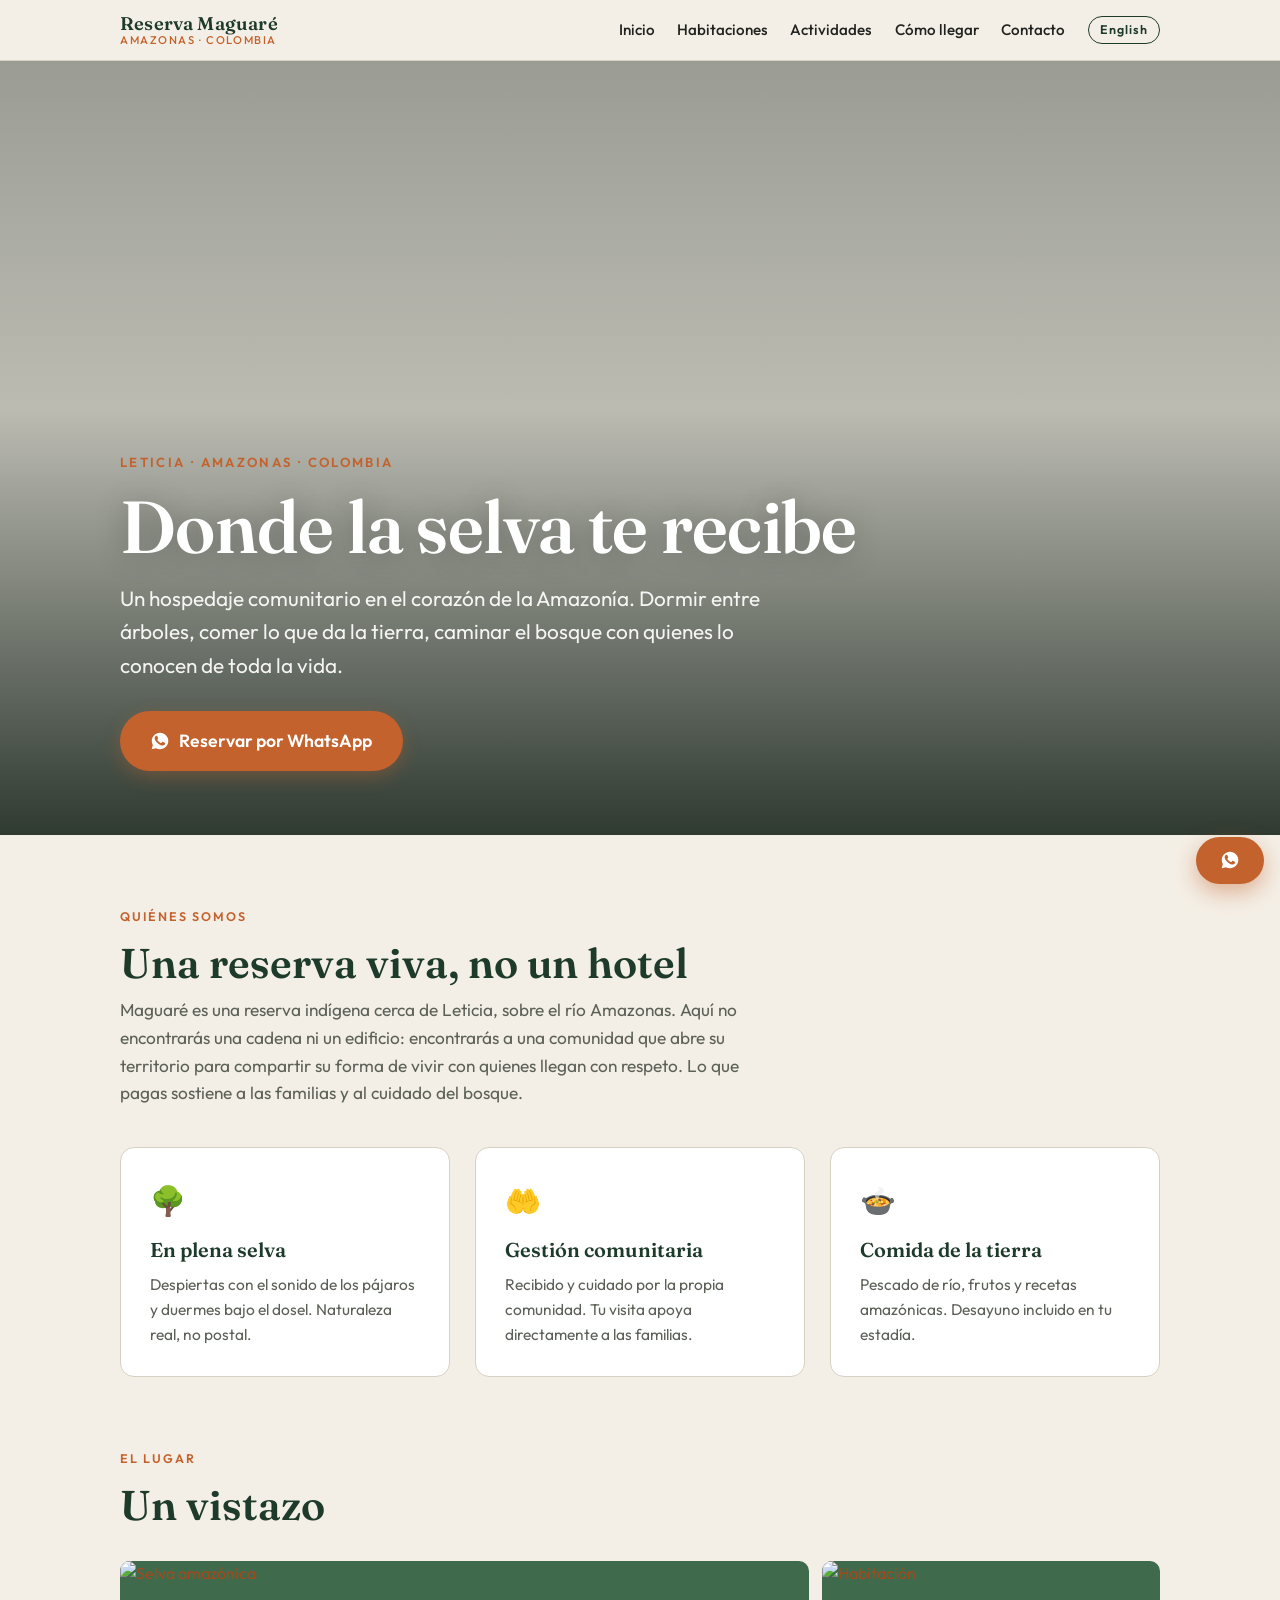
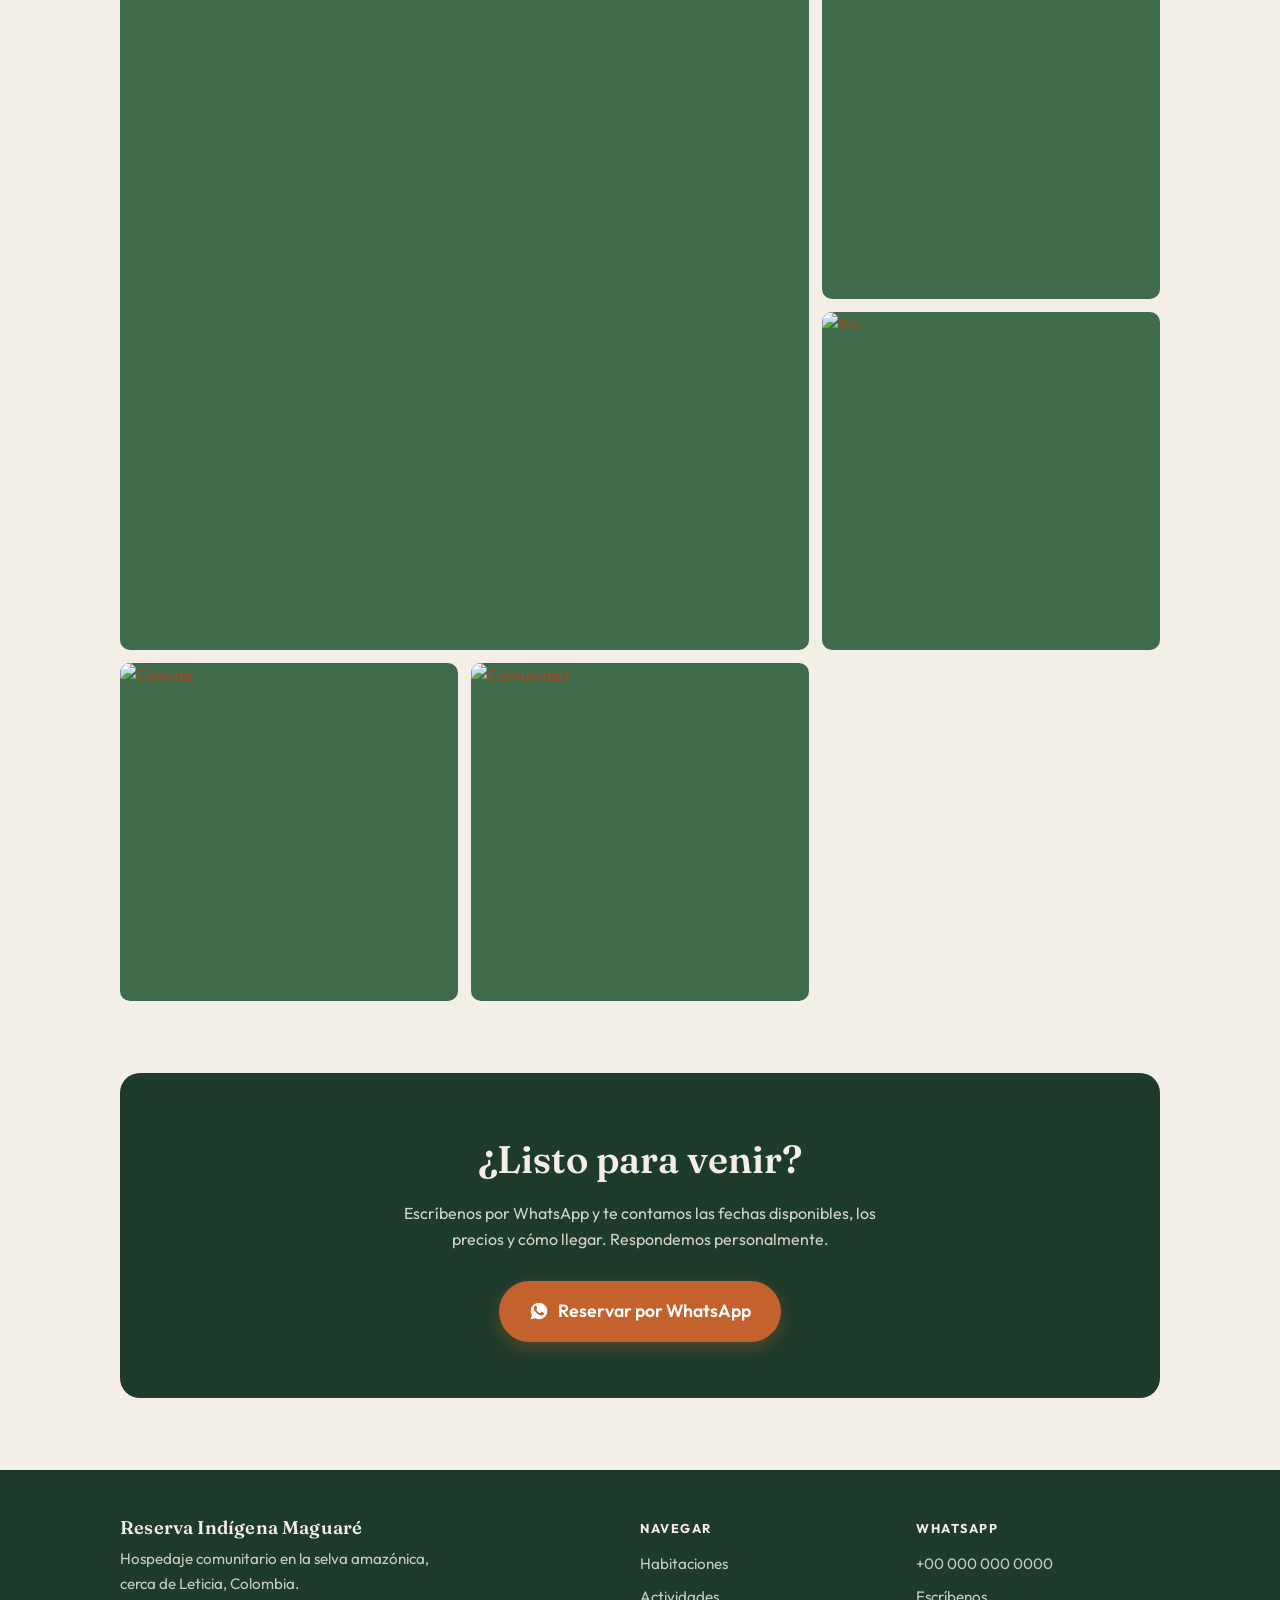
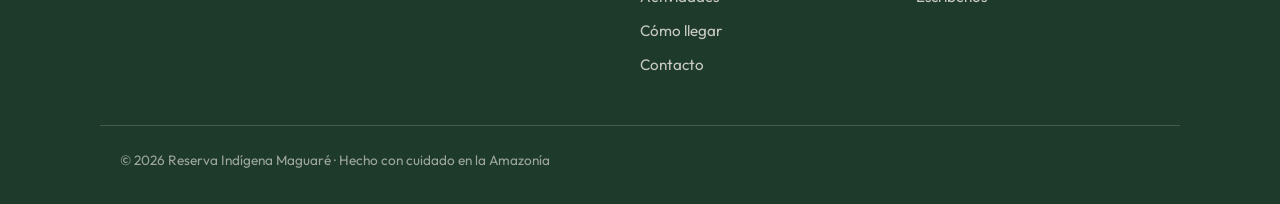
==== index.html @ fb561178 "pasando el codgo a nuevo repositorio" ====
<!DOCTYPE html>
<html lang="es">
<head>
<meta charset="UTF-8">
<meta name="viewport" content="width=device-width, initial-scale=1.0">
<title>Reserva Indígena Maguaré · Amazonas, Colombia</title>
<meta name="description" content="Hospedaje comunitario en la selva amazónica cerca de Leticia, Colombia. Reserva indígena Maguaré: naturaleza, cultura y río.">
<link rel="preconnect" href="https://fonts.googleapis.com">
<link rel="preconnect" href="https://fonts.gstatic.com" crossorigin>
<link href="https://fonts.googleapis.com/css2?family=Fraunces:opsz,wght@9..144,400;9..144,600&family=Outfit:wght@400;500;600&display=swap" rel="stylesheet">
<link rel="stylesheet" href="estilo.css">
</head>
<body>

<!-- ===== ENCABEZADO ===== -->
<header class="barra">
  <div class="barra-interior">
    <a href="index.html" class="marca">
      Reserva Maguaré
      <span>Amazonas · Colombia</span>
    </a>
    <button class="menu-btn" onclick="alternarMenu()" aria-label="Menú">
      <span></span><span></span><span></span>
    </button>
    <ul class="menu">
      <li><a href="index.html"><span lang="es">Inicio</span><span lang="en">Home</span></a></li>
      <li><a href="habitaciones.html"><span lang="es">Habitaciones</span><span lang="en">Rooms</span></a></li>
      <li><a href="actividades.html"><span lang="es">Actividades</span><span lang="en">Activities</span></a></li>
      <li><a href="como-llegar.html"><span lang="es">Cómo llegar</span><span lang="en">Getting here</span></a></li>
      <li><a href="contacto.html"><span lang="es">Contacto</span><span lang="en">Contact</span></a></li>
      <li><button class="idioma" onclick="cambiarIdioma()">English</button></li>
    </ul>
  </div>
</header>

<!-- ===== HERO ===== -->
<!-- Para cambiar la foto: edita la línea de abajo (--hero-img) y pon la ruta de tu imagen -->
<section class="hero" style="--hero-img: url('imagenes/selva.jpg');">
  <div class="hero-contenido">
    <span class="lugar">Leticia · Amazonas · Colombia</span>
    <h1>
      <span lang="es">Donde la selva te recibe</span>
      <span lang="en">Where the rainforest welcomes you</span>
    </h1>
    <p>
      <span lang="es">Un hospedaje comunitario en el corazón de la Amazonía. Dormir entre árboles, comer lo que da la tierra, caminar el bosque con quienes lo conocen de toda la vida.</span>
      <span lang="en">A community-run guesthouse in the heart of the Amazon. Sleep among the trees, eat what the land gives, walk the forest with those who have known it all their lives.</span>
    </p>
    <div class="acciones">
      <a class="wa wa-grande" href="https://wa.me/000000000000?text=Hola%2C%20quiero%20saber%20m%C3%A1s%20sobre%20la%20Reserva%20Magua%C3%A9" target="_blank" rel="noopener">
        <svg viewBox="0 0 24 24"><path d="M12.04 2c-5.46 0-9.91 4.45-9.91 9.91 0 1.75.46 3.45 1.32 4.95L2 22l5.25-1.38c1.45.79 3.08 1.21 4.79 1.21 5.46 0 9.91-4.45 9.91-9.91S17.5 2 12.04 2zm5.8 14.01c-.25.7-1.44 1.33-1.99 1.41-.53.08-1.2.11-1.94-.12-.45-.14-1.02-.33-1.76-.65-3.1-1.34-5.13-4.46-5.28-4.67-.16-.21-1.27-1.69-1.27-3.23s.81-2.29 1.09-2.6c.29-.31.63-.39.84-.39.21 0 .42 0 .6.01.19.01.45-.07.7.54.25.61.86 2.11.94 2.26.08.16.13.34.03.55-.1.21-.15.34-.3.52-.15.18-.32.4-.45.54-.15.15-.31.31-.13.61.18.31.79 1.3 1.69 2.11 1.16 1.04 2.14 1.36 2.45 1.51.31.16.49.13.67-.08.18-.21.77-.9.98-1.21.21-.31.41-.26.7-.16.29.11 1.84.87 2.15 1.03.31.15.52.23.6.36.07.13.07.76-.18 1.46z"/></svg>
        <span lang="es">Reservar por WhatsApp</span>
        <span lang="en">Book on WhatsApp</span>
      </a>
    </div>
  </div>
</section>

<!-- ===== BIENVENIDA ===== -->
<section>
  <div class="envoltura">
    <p class="eyebrow"><span lang="es">Quiénes somos</span><span lang="en">Who we are</span></p>
    <h2 class="seccion-titulo">
      <span lang="es">Una reserva viva, no un hotel</span>
      <span lang="en">A living reserve, not a hotel</span>
    </h2>
    <p class="intro-texto">
      <span lang="es">Maguaré es una reserva indígena cerca de Leticia, sobre el río Amazonas. Aquí no encontrarás una cadena ni un edificio: encontrarás a una comunidad que abre su territorio para compartir su forma de vivir con quienes llegan con respeto. Lo que pagas sostiene a las familias y al cuidado del bosque.</span>
      <span lang="en">Maguaré is an Indigenous reserve near Leticia, on the Amazon river. You won't find a chain or a building here: you'll find a community that opens its territory to share its way of life with those who arrive with respect. What you pay sustains the families and the care of the forest.</span>
    </p>

    <div class="destacados">
      <div class="destacado">
        <div class="icono">🌳</div>
        <h3><span lang="es">En plena selva</span><span lang="en">Deep in the forest</span></h3>
        <p><span lang="es">Despiertas con el sonido de los pájaros y duermes bajo el dosel. Naturaleza real, no postal.</span><span lang="en">Wake to birdsong and sleep beneath the canopy. Real nature, not a postcard.</span></p>
      </div>
      <div class="destacado">
        <div class="icono">🤲</div>
        <h3><span lang="es">Gestión comunitaria</span><span lang="en">Community-run</span></h3>
        <p><span lang="es">Recibido y cuidado por la propia comunidad. Tu visita apoya directamente a las familias.</span><span lang="en">Hosted and cared for by the community itself. Your visit directly supports the families.</span></p>
      </div>
      <div class="destacado">
        <div class="icono">🍲</div>
        <h3><span lang="es">Comida de la tierra</span><span lang="en">Food from the land</span></h3>
        <p><span lang="es">Pescado de río, frutos y recetas amazónicas. Desayuno incluido en tu estadía.</span><span lang="en">River fish, fruits and Amazonian recipes. Breakfast included with your stay.</span></p>
      </div>
    </div>
  </div>
</section>

<!-- ===== VISTA PREVIA GALERÍA ===== -->
<section style="padding-top:0;">
  <div class="envoltura">
    <p class="eyebrow"><span lang="es">El lugar</span><span lang="en">The place</span></p>
    <h2 class="seccion-titulo"><span lang="es">Un vistazo</span><span lang="en">A glimpse</span></h2>
    <div class="galeria">
      <a href="actividades.html"><img src="imagenes/galeria-1.jpg" alt="Selva amazónica"></a>
      <a href="habitaciones.html"><img src="imagenes/galeria-2.jpg" alt="Habitación"></a>
      <a href="actividades.html"><img src="imagenes/galeria-3.jpg" alt="Río"></a>
      <a href="actividades.html"><img src="imagenes/galeria-4.jpg" alt="Comida"></a>
      <a href="actividades.html"><img src="imagenes/galeria-5.jpg" alt="Comunidad"></a>
    </div>
  </div>
</section>

<!-- ===== FRANJA CTA ===== -->
<section style="padding-top:0;">
  <div class="envoltura">
    <div class="franja">
      <h2><span lang="es">¿Listo para venir?</span><span lang="en">Ready to come?</span></h2>
      <p><span lang="es">Escríbenos por WhatsApp y te contamos las fechas disponibles, los precios y cómo llegar. Respondemos personalmente.</span><span lang="en">Message us on WhatsApp and we'll share availability, prices and how to get here. We reply personally.</span></p>
      <a class="wa wa-grande" href="https://wa.me/000000000000?text=Hola%2C%20quiero%20reservar%20en%20la%20Reserva%20Magua%C3%A9" target="_blank" rel="noopener">
        <svg viewBox="0 0 24 24"><path d="M12.04 2c-5.46 0-9.91 4.45-9.91 9.91 0 1.75.46 3.45 1.32 4.95L2 22l5.25-1.38c1.45.79 3.08 1.21 4.79 1.21 5.46 0 9.91-4.45 9.91-9.91S17.5 2 12.04 2zm5.8 14.01c-.25.7-1.44 1.33-1.99 1.41-.53.08-1.2.11-1.94-.12-.45-.14-1.02-.33-1.76-.65-3.1-1.34-5.13-4.46-5.28-4.67-.16-.21-1.27-1.69-1.27-3.23s.81-2.29 1.09-2.6c.29-.31.63-.39.84-.39.21 0 .42 0 .6.01.19.01.45-.07.7.54.25.61.86 2.11.94 2.26.08.16.13.34.03.55-.1.21-.15.34-.3.52-.15.18-.32.4-.45.54-.15.15-.31.31-.13.61.18.31.79 1.3 1.69 2.11 1.16 1.04 2.14 1.36 2.45 1.51.31.16.49.13.67-.08.18-.21.77-.9.98-1.21.21-.31.41-.26.7-.16.29.11 1.84.87 2.15 1.03.31.15.52.23.6.36.07.13.07.76-.18 1.46z"/></svg>
        <span lang="es">Reservar por WhatsApp</span>
        <span lang="en">Book on WhatsApp</span>
      </a>
    </div>
  </div>
</section>

<!-- ===== PIE ===== -->
<footer>
  <div class="pie-interior">
    <div>
      <div class="marca">Reserva Indígena Maguaré</div>
      <p style="max-width:34ch;font-size:0.95rem;"><span lang="es">Hospedaje comunitario en la selva amazónica, cerca de Leticia, Colombia.</span><span lang="en">Community-run guesthouse in the Amazon rainforest, near Leticia, Colombia.</span></p>
    </div>
    <div>
      <h4><span lang="es">Navegar</span><span lang="en">Explore</span></h4>
      <ul>
        <li><a href="habitaciones.html"><span lang="es">Habitaciones</span><span lang="en">Rooms</span></a></li>
        <li><a href="actividades.html"><span lang="es">Actividades</span><span lang="en">Activities</span></a></li>
        <li><a href="como-llegar.html"><span lang="es">Cómo llegar</span><span lang="en">Getting here</span></a></li>
        <li><a href="contacto.html"><span lang="es">Contacto</span><span lang="en">Contact</span></a></li>
      </ul>
    </div>
    <div>
      <h4>WhatsApp</h4>
      <ul>
        <li><a href="https://wa.me/000000000000" target="_blank" rel="noopener">+00 000 000 0000</a></li>
        <li><a href="contacto.html"><span lang="es">Escríbenos</span><span lang="en">Message us</span></a></li>
      </ul>
    </div>
  </div>
  <div class="pie-abajo">
    © 2026 Reserva Indígena Maguaré · <span lang="es">Hecho con cuidado en la Amazonía</span><span lang="en">Made with care in the Amazon</span>
  </div>
</footer>

<!-- Botón flotante de WhatsApp (solo se nota en móvil) -->
<a class="wa wa-flotante" href="https://wa.me/000000000000?text=Hola%2C%20quiero%20reservar%20en%20la%20Reserva%20Magua%C3%A9" target="_blank" rel="noopener" aria-label="WhatsApp">
  <svg viewBox="0 0 24 24"><path d="M12.04 2c-5.46 0-9.91 4.45-9.91 9.91 0 1.75.46 3.45 1.32 4.95L2 22l5.25-1.38c1.45.79 3.08 1.21 4.79 1.21 5.46 0 9.91-4.45 9.91-9.91S17.5 2 12.04 2zm5.8 14.01c-.25.7-1.44 1.33-1.99 1.41-.53.08-1.2.11-1.94-.12-.45-.14-1.02-.33-1.76-.65-3.1-1.34-5.13-4.46-5.28-4.67-.16-.21-1.27-1.69-1.27-3.23s.81-2.29 1.09-2.6c.29-.31.63-.39.84-.39.21 0 .42 0 .6.01.19.01.45-.07.7.54.25.61.86 2.11.94 2.26.08.16.13.34.03.55-.1.21-.15.34-.3.52-.15.18-.32.4-.45.54-.15.15-.31.31-.13.61.18.31.79 1.3 1.69 2.11 1.16 1.04 2.14 1.36 2.45 1.51.31.16.49.13.67-.08.18-.21.77-.9.98-1.21.21-.31.41-.26.7-.16.29.11 1.84.87 2.15 1.03.31.15.52.23.6.36.07.13.07.76-.18 1.46z"/></svg>
</a>

<script src="script.js"></script>
</body>
</html>
---- estilo.css ----
/* ===========================================================
   Reserva Indígena Maguaré
   Hoja de estilo compartida / Shared stylesheet
   =========================================================== */

:root {
  /* Paleta: la selva, el río, el achiote */
  --canopy:    #1d3a2b;   /* verde dosel profundo */
  --leaf:      #3f6b4c;   /* verde hoja */
  --river:     #6b5440;   /* marrón río */
  --sand:      #f4efe6;   /* fondo claro, arena del río */
  --clay:      #c4622d;   /* achiote / barro, acento */
  --clay-dark: #a14a1d;
  --ink:       #20231f;   /* texto */
  --muted:     #5c6157;   /* texto secundario */
  --line:      #d8d0c2;   /* líneas finas */

  --serif: 'Fraunces', Georgia, 'Times New Roman', serif;
  --sans:  'Outfit', -apple-system, BlinkMacSystemFont, 'Segoe UI', sans-serif;

  --wrap: 1080px;
}

* { box-sizing: border-box; margin: 0; padding: 0; }

html { scroll-behavior: smooth; }

body {
  font-family: var(--sans);
  color: var(--ink);
  background: var(--sand);
  line-height: 1.6;
  -webkit-font-smoothing: antialiased;
}

img { max-width: 100%; display: block; }

a { color: var(--clay-dark); text-decoration: none; }
a:hover { text-decoration: underline; }

/* ---------- Idioma: mostrar/ocultar ---------- */
/* Por defecto mostramos español. El botón cambia a .ver-en */
[lang="en"] { display: none; }
body.ver-en [lang="es"] { display: none; }
body.ver-en [lang="en"] { display: revert; }

/* ---------- Encabezado / nav ---------- */
.barra {
  position: sticky;
  top: 0;
  z-index: 50;
  background: rgba(244, 239, 230, 0.92);
  backdrop-filter: blur(8px);
  border-bottom: 1px solid var(--line);
}
.barra-interior {
  max-width: var(--wrap);
  margin: 0 auto;
  padding: 0.85rem 1.25rem;
  display: flex;
  align-items: center;
  justify-content: space-between;
  gap: 1rem;
}
.marca {
  font-family: var(--serif);
  font-weight: 600;
  font-size: 1.15rem;
  color: var(--canopy);
  letter-spacing: 0.01em;
  line-height: 1.1;
}
.marca span { display: block; font-size: 0.7rem; font-family: var(--sans); font-weight: 500; color: var(--clay); letter-spacing: 0.14em; text-transform: uppercase; }

.menu { display: flex; align-items: center; gap: 1.4rem; list-style: none; }
.menu a {
  color: var(--ink);
  font-weight: 500;
  font-size: 0.95rem;
  padding: 0.2rem 0;
  border-bottom: 2px solid transparent;
}
.menu a:hover { color: var(--canopy); border-bottom-color: var(--clay); text-decoration: none; }

.idioma {
  font-family: var(--sans);
  font-size: 0.78rem;
  font-weight: 600;
  letter-spacing: 0.08em;
  border: 1.5px solid var(--canopy);
  background: transparent;
  color: var(--canopy);
  padding: 0.35rem 0.7rem;
  border-radius: 999px;
  cursor: pointer;
  white-space: nowrap;
}
.idioma:hover { background: var(--canopy); color: var(--sand); }

/* menú hamburguesa móvil */
.menu-btn { display: none; background: none; border: 0; cursor: pointer; padding: 0.3rem; }
.menu-btn span { display: block; width: 24px; height: 2px; background: var(--canopy); margin: 5px 0; transition: 0.2s; }

/* ---------- Botón WhatsApp ---------- */
.wa {
  display: inline-flex;
  align-items: center;
  gap: 0.55rem;
  background: var(--clay);
  color: #fff;
  font-weight: 600;
  font-size: 1rem;
  padding: 0.85rem 1.5rem;
  border-radius: 999px;
  box-shadow: 0 6px 18px rgba(196, 98, 45, 0.32);
  transition: transform 0.15s, box-shadow 0.15s, background 0.15s;
}
.wa:hover { background: var(--clay-dark); transform: translateY(-2px); text-decoration: none; box-shadow: 0 9px 24px rgba(196, 98, 45, 0.4); }
.wa svg { width: 20px; height: 20px; fill: currentColor; }
.wa-grande { font-size: 1.1rem; padding: 1rem 1.9rem; }

/* botón flotante en móvil */
.wa-flotante {
  position: fixed;
  right: 1rem;
  bottom: 1rem;
  z-index: 60;
  box-shadow: 0 8px 22px rgba(196, 98, 45, 0.45);
}

/* ---------- Secciones generales ---------- */
.envoltura { max-width: var(--wrap); margin: 0 auto; padding: 0 1.25rem; }
section { padding: 4.5rem 0; }
.seccion-titulo {
  font-family: var(--serif);
  font-weight: 600;
  font-size: clamp(1.8rem, 4vw, 2.6rem);
  color: var(--canopy);
  line-height: 1.1;
  margin-bottom: 0.6rem;
}
.eyebrow {
  font-size: 0.78rem;
  font-weight: 600;
  letter-spacing: 0.16em;
  text-transform: uppercase;
  color: var(--clay);
  margin-bottom: 0.9rem;
}
.intro-texto { max-width: 60ch; color: var(--muted); font-size: 1.08rem; }

/* ---------- Hero ---------- */
.hero {
  position: relative;
  min-height: 86vh;
  display: flex;
  align-items: flex-end;
  color: #fff;
  padding: 0;
}
.hero::before {
  content: "";
  position: absolute;
  inset: 0;
  background:
    linear-gradient(to top, rgba(20,33,24,0.88) 0%, rgba(20,33,24,0.25) 55%, rgba(20,33,24,0.4) 100%),
    var(--hero-img, #1d3a2b);
  background-size: cover;
  background-position: center;
}
.hero-contenido {
  position: relative;
  max-width: var(--wrap);
  margin: 0 auto;
  padding: 0 1.25rem 4rem;
  width: 100%;
}
.hero h1 {
  font-family: var(--serif);
  font-weight: 600;
  font-size: clamp(2.4rem, 6.5vw, 4.6rem);
  line-height: 1.02;
  letter-spacing: -0.01em;
  max-width: 16ch;
  text-shadow: 0 2px 30px rgba(0,0,0,0.3);
}
.hero p {
  margin-top: 1.1rem;
  font-size: clamp(1.05rem, 2.2vw, 1.3rem);
  max-width: 46ch;
  color: rgba(255,255,255,0.92);
}
.hero .lugar {
  font-size: 0.82rem;
  font-weight: 600;
  letter-spacing: 0.18em;
  text-transform: uppercase;
  color: var(--clay);
  margin-bottom: 1rem;
  display: inline-block;
}
.hero .acciones { margin-top: 1.8rem; display: flex; gap: 0.8rem; flex-wrap: wrap; }

/* ---------- Destacados (3 columnas) ---------- */
.destacados { display: grid; grid-template-columns: repeat(3, 1fr); gap: 1.6rem; margin-top: 2.5rem; }
.destacado { background: #fff; border: 1px solid var(--line); border-radius: 14px; padding: 1.8rem; }
.destacado .icono { font-size: 1.8rem; margin-bottom: 0.7rem; }
.destacado h3 { font-family: var(--serif); font-size: 1.25rem; color: var(--canopy); margin-bottom: 0.4rem; font-weight: 600; }
.destacado p { color: var(--muted); font-size: 0.97rem; }

/* ---------- Bloque alterno texto + foto ---------- */
.bloque { display: grid; grid-template-columns: 1fr 1fr; gap: 2.5rem; align-items: center; }
.bloque + .bloque { margin-top: 3rem; }
.bloque img { border-radius: 14px; aspect-ratio: 4/3; object-fit: cover; width: 100%; background: var(--leaf); }
.bloque.invertido .texto { order: 2; }

/* ---------- Galería ---------- */
.galeria { display: grid; grid-template-columns: repeat(3, 1fr); gap: 0.8rem; margin-top: 2rem; }
.galeria img { aspect-ratio: 1; object-fit: cover; border-radius: 10px; background: var(--leaf); }
.galeria a:nth-child(1) { grid-column: span 2; grid-row: span 2; }
.galeria a:nth-child(1) img { aspect-ratio: 1; height: 100%; }

/* ---------- Tarjetas de habitación / actividad ---------- */
.tarjetas { display: grid; grid-template-columns: repeat(2, 1fr); gap: 1.8rem; margin-top: 2.5rem; }
.tarjeta { background: #fff; border: 1px solid var(--line); border-radius: 16px; overflow: hidden; display: flex; flex-direction: column; }
.tarjeta img { aspect-ratio: 3/2; object-fit: cover; background: var(--leaf); }
.tarjeta-cuerpo { padding: 1.5rem; display: flex; flex-direction: column; flex: 1; }
.tarjeta h3 { font-family: var(--serif); font-size: 1.4rem; color: var(--canopy); margin-bottom: 0.4rem; font-weight: 600; }
.tarjeta .detalle { font-size: 0.85rem; color: var(--clay); font-weight: 600; letter-spacing: 0.04em; margin-bottom: 0.7rem; }
.tarjeta p { color: var(--muted); font-size: 0.97rem; margin-bottom: 1.2rem; flex: 1; }
.tarjeta .wa { align-self: flex-start; font-size: 0.92rem; padding: 0.7rem 1.2rem; }

/* ---------- Pasos (cómo reservar / cómo llegar) ---------- */
.pasos { display: grid; grid-template-columns: repeat(3, 1fr); gap: 1.6rem; margin-top: 2.5rem; counter-reset: paso; }
.paso { position: relative; padding-top: 3rem; }
.paso::before {
  counter-increment: paso;
  content: counter(paso);
  position: absolute;
  top: 0; left: 0;
  font-family: var(--serif);
  font-size: 2rem;
  font-weight: 600;
  color: #fff;
  background: var(--clay);
  width: 2.6rem; height: 2.6rem;
  border-radius: 50%;
  display: grid; place-items: center;
}
.paso h3 { font-family: var(--serif); color: var(--canopy); font-size: 1.2rem; margin-bottom: 0.3rem; font-weight: 600; }
.paso p { color: var(--muted); font-size: 0.97rem; }

/* ---------- Franja de llamada (CTA) ---------- */
.franja {
  background: var(--canopy);
  color: var(--sand);
  text-align: center;
  border-radius: 20px;
  padding: 3.5rem 1.5rem;
}
.franja h2 { font-family: var(--serif); font-size: clamp(1.6rem, 4vw, 2.4rem); margin-bottom: 0.7rem; font-weight: 600; }
.franja p { max-width: 46ch; margin: 0 auto 1.8rem; color: rgba(244,239,230,0.85); }

/* ---------- Pie ---------- */
footer { background: var(--canopy); color: rgba(244,239,230,0.8); padding: 3rem 0 2rem; }
.pie-interior { max-width: var(--wrap); margin: 0 auto; padding: 0 1.25rem; display: grid; grid-template-columns: 2fr 1fr 1fr; gap: 2rem; }
footer .marca { color: var(--sand); margin-bottom: 0.6rem; }
footer h4 { color: var(--sand); font-size: 0.8rem; letter-spacing: 0.12em; text-transform: uppercase; margin-bottom: 0.8rem; }
footer ul { list-style: none; }
footer li { margin-bottom: 0.5rem; }
footer a { color: rgba(244,239,230,0.8); font-size: 0.95rem; }
footer a:hover { color: var(--sand); }
.pie-abajo { max-width: var(--wrap); margin: 2.5rem auto 0; padding: 1.5rem 1.25rem 0; border-top: 1px solid rgba(244,239,230,0.18); font-size: 0.85rem; color: rgba(244,239,230,0.6); }

/* ---------- Responsivo ---------- */
@media (max-width: 760px) {
  .menu-btn { display: block; }
  .menu {
    position: absolute;
    top: 100%; left: 0; right: 0;
    flex-direction: column;
    align-items: flex-start;
    gap: 0;
    background: var(--sand);
    border-bottom: 1px solid var(--line);
    padding: 0.5rem 1.25rem 1rem;
    display: none;
  }
  .menu.abierto { display: flex; }
  .menu li { width: 100%; }
  .menu a { display: block; padding: 0.7rem 0; width: 100%; }

  .destacados, .pasos, .tarjetas, .galeria { grid-template-columns: 1fr; }
  .galeria a:nth-child(1) { grid-column: span 1; }
  .bloque { grid-template-columns: 1fr; gap: 1.4rem; }
  .bloque.invertido .texto { order: 0; }
  .pie-interior { grid-template-columns: 1fr; gap: 1.5rem; }
  section { padding: 3.2rem 0; }
  .hero { min-height: 80vh; }
}

@media (prefers-reduced-motion: reduce) {
  * { scroll-behavior: auto !important; transition: none !important; }
}

:focus-visible { outline: 3px solid var(--clay); outline-offset: 2px; border-radius: 4px; }
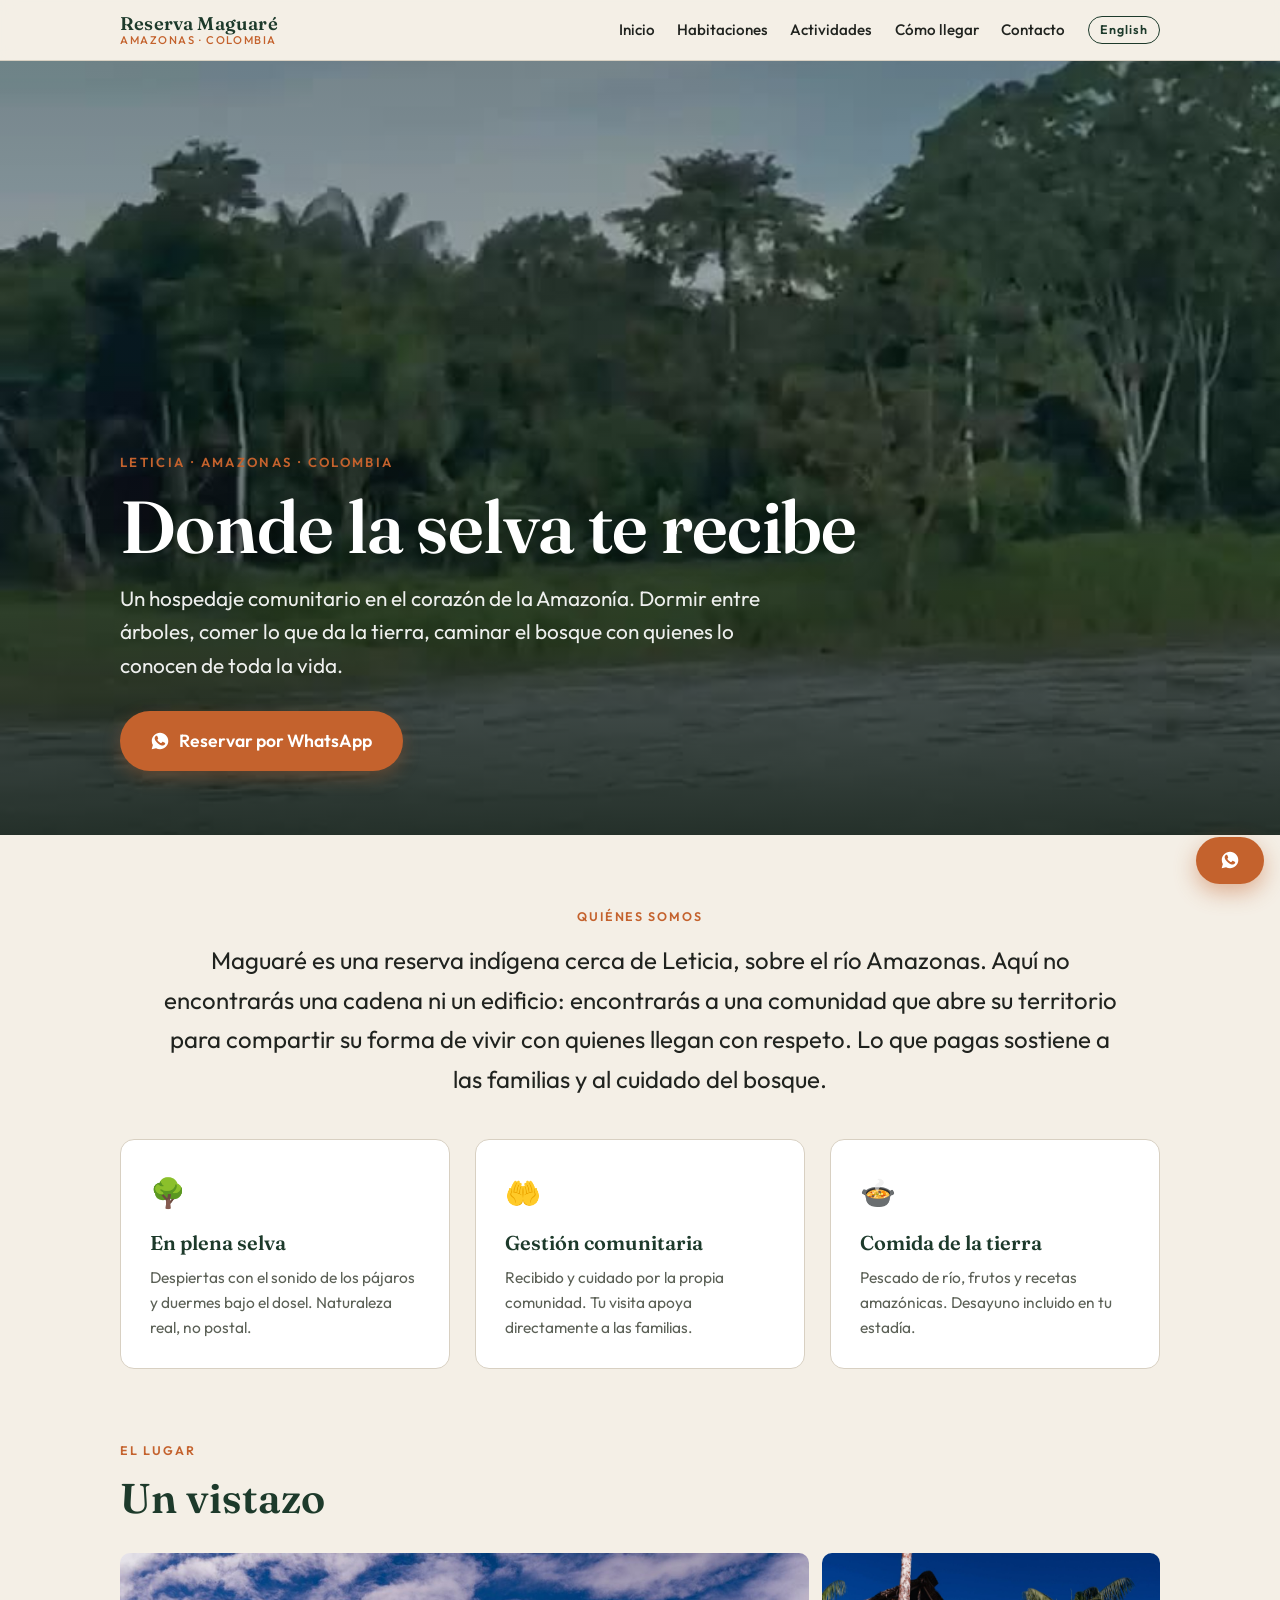
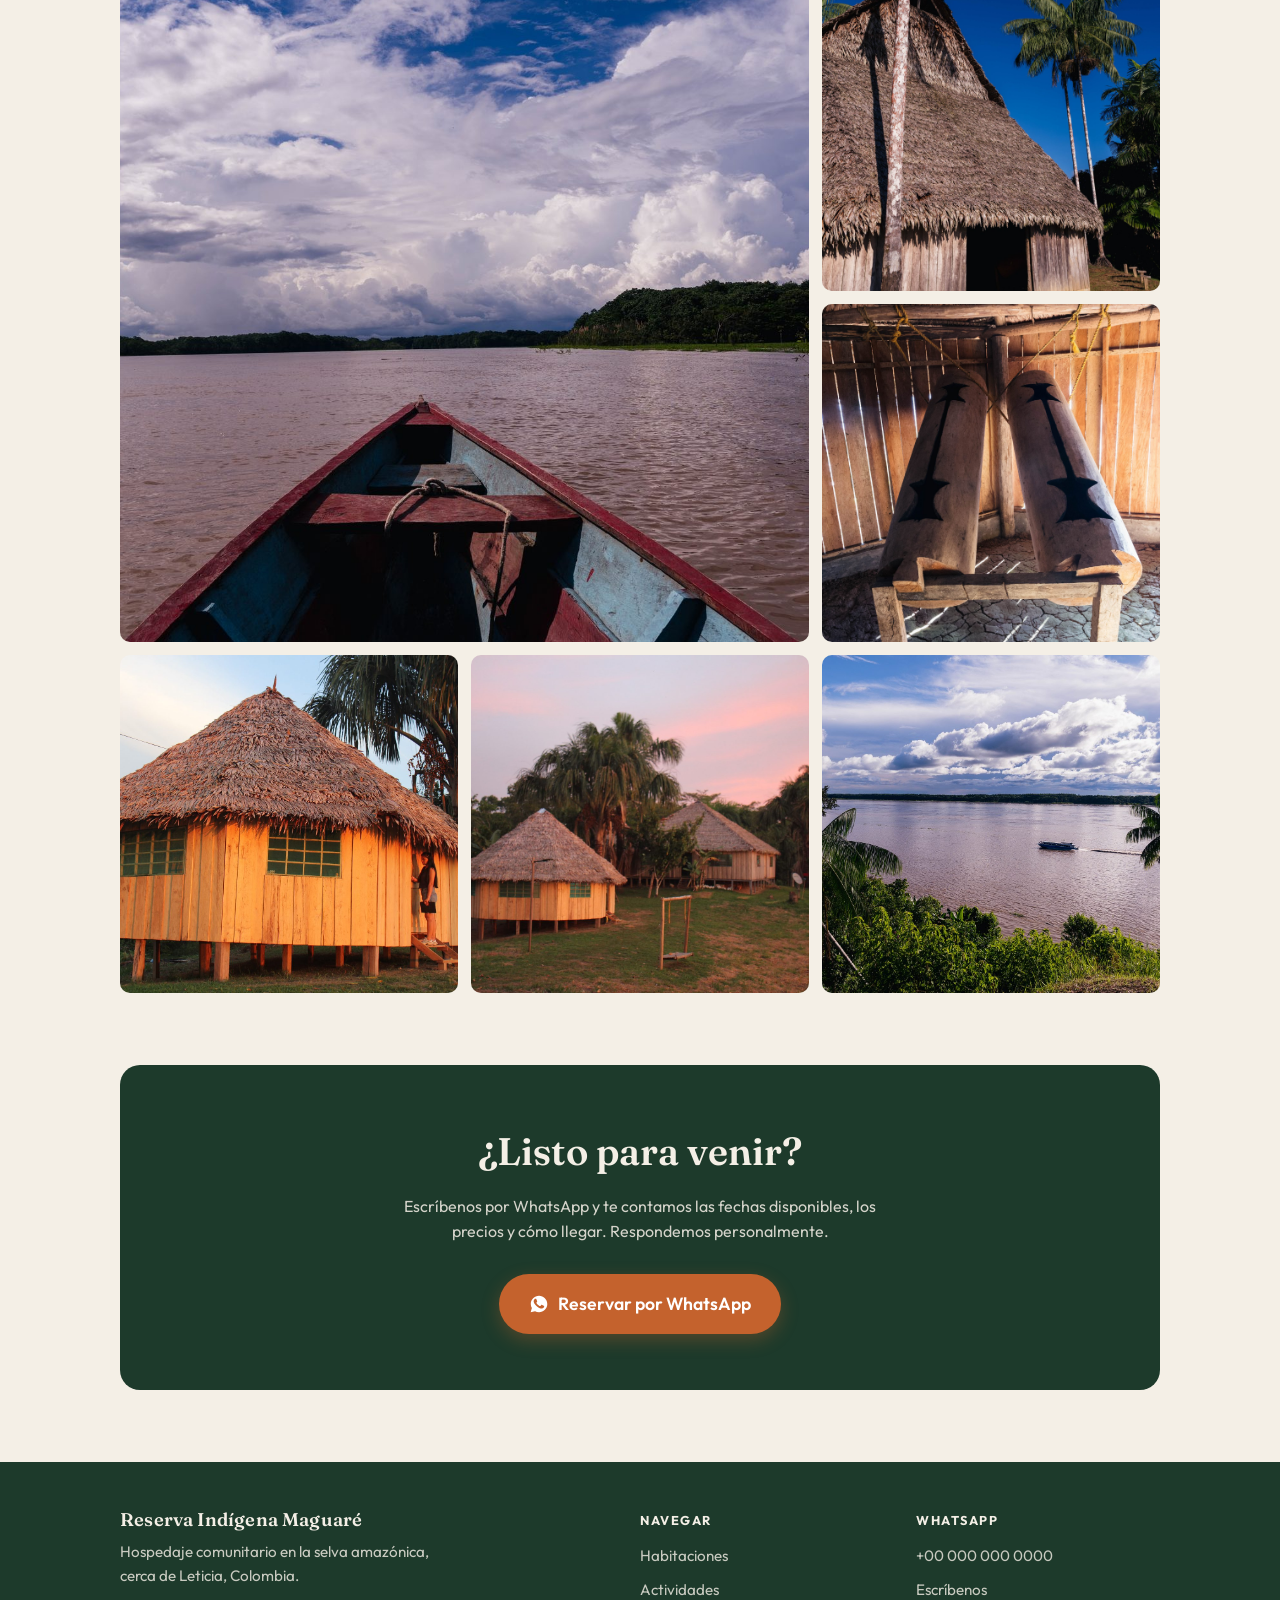
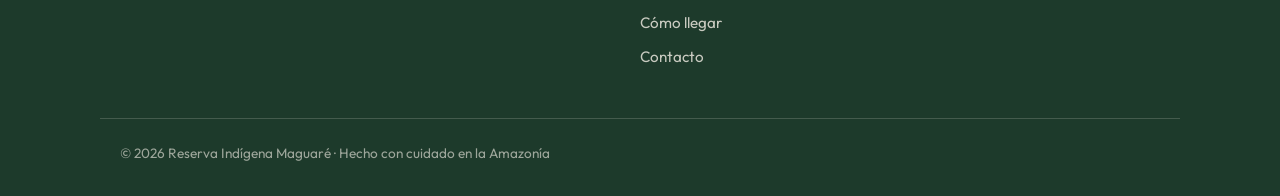
==== commit fc34a2f2: "imagenes agregadas" ====
--- a/index.html
+++ b/index.html
@@ -34,8 +34,13 @@
 </header>
 
 <!-- ===== HERO ===== -->
-<!-- Para cambiar la foto: edita la línea de abajo (--hero-img) y pon la ruta de tu imagen -->
-<section class="hero" style="--hero-img: url('imagenes/selva.jpg');">
+<!-- Fondo de video: la llegada a la reserva por el río Amazonas.
+     Para volver a una foto fija, borra el <video> de abajo y añade
+     style="--hero-img: url('imagenes/selva.jpg');" en la etiqueta <section>. -->
+<section class="hero">
+  <video class="hero-video" autoplay muted loop playsinline poster="imagenes/hero-poster.jpg">
+    <source src="imagenes/video-llegada.mp4" type="video/mp4">
+  </video>
   <div class="hero-contenido">
     <span class="lugar">Leticia · Amazonas · Colombia</span>
     <h1>
@@ -59,12 +64,8 @@
 <!-- ===== BIENVENIDA ===== -->
 <section>
   <div class="envoltura">
-    <p class="eyebrow"><span lang="es">Quiénes somos</span><span lang="en">Who we are</span></p>
-    <h2 class="seccion-titulo">
-      <span lang="es">Una reserva viva, no un hotel</span>
-      <span lang="en">A living reserve, not a hotel</span>
-    </h2>
-    <p class="intro-texto">
+    <p class="eyebrow eyebrow-centrado"><span lang="es">Quiénes somos</span><span lang="en">Who we are</span></p>
+    <p class="intro-texto intro-ancha">
       <span lang="es">Maguaré es una reserva indígena cerca de Leticia, sobre el río Amazonas. Aquí no encontrarás una cadena ni un edificio: encontrarás a una comunidad que abre su territorio para compartir su forma de vivir con quienes llegan con respeto. Lo que pagas sostiene a las familias y al cuidado del bosque.</span>
       <span lang="en">Maguaré is an Indigenous reserve near Leticia, on the Amazon river. You won't find a chain or a building here: you'll find a community that opens its territory to share its way of life with those who arrive with respect. What you pay sustains the families and the care of the forest.</span>
     </p>
@@ -95,11 +96,12 @@
     <p class="eyebrow"><span lang="es">El lugar</span><span lang="en">The place</span></p>
     <h2 class="seccion-titulo"><span lang="es">Un vistazo</span><span lang="en">A glimpse</span></h2>
     <div class="galeria">
-      <a href="actividades.html"><img src="imagenes/galeria-1.jpg" alt="Selva amazónica"></a>
-      <a href="habitaciones.html"><img src="imagenes/galeria-2.jpg" alt="Habitación"></a>
-      <a href="actividades.html"><img src="imagenes/galeria-3.jpg" alt="Río"></a>
-      <a href="actividades.html"><img src="imagenes/galeria-4.jpg" alt="Comida"></a>
-      <a href="actividades.html"><img src="imagenes/galeria-5.jpg" alt="Comunidad"></a>
+      <a href="como-llegar.html"><img src="imagenes/galeria-1.jpg" alt="Vista desde la canoa navegando el río Amazonas" loading="lazy"></a>
+      <a href="actividades.html"><img src="imagenes/galeria-2.jpg" alt="Maloca tradicional de techo de palma entre palmeras" loading="lazy"></a>
+      <a href="actividades.html"><img src="imagenes/galeria-3.jpg" alt="Tambores maguaré tallados dentro de la maloca" loading="lazy"></a>
+      <a href="habitaciones.html"><img src="imagenes/galeria-4.jpg" alt="Cabaña de madera con techo de palma al atardecer" loading="lazy"></a>
+      <a href="habitaciones.html"><img src="imagenes/galeria-5.jpg" alt="Cabañas de palma al atardecer en la reserva" loading="lazy"></a>
+      <a href="como-llegar.html"><img src="imagenes/galeria-6.jpg" alt="El río Amazonas con una lancha llegando a la reserva" loading="lazy"></a>
     </div>
   </div>
 </section>
--- a/estilo.css
+++ b/estilo.css
@@ -149,6 +149,17 @@
 }
 .intro-texto { max-width: 60ch; color: var(--muted); font-size: 1.08rem; }
 
+/* Intro ancha y centrada (bloque "Quiénes somos") */
+.eyebrow-centrado { text-align: center; }
+.intro-ancha {
+  max-width: 60rem;
+  margin: 0 auto;
+  text-align: center;
+  font-size: clamp(1.15rem, 2.2vw, 1.5rem);
+  line-height: 1.65;
+  color: var(--ink);
+}
+
 /* ---------- Hero ---------- */
 .hero {
   position: relative;
@@ -157,19 +168,34 @@
   align-items: flex-end;
   color: #fff;
   padding: 0;
+  overflow: hidden;
+  /* Imagen base (se ve mientras carga el video y si se reduce el movimiento) */
+  background: #14211a url('imagenes/hero-poster.jpg') center 32% / cover;
+}
+/* Video de fondo del hero: encuadrado para mantener la línea de árboles centrada */
+.hero-video {
+  position: absolute;
+  inset: 0;
+  width: 100%;
+  height: 100%;
+  object-fit: cover;
+  object-position: center 32%;
+  z-index: 0;
 }
 .hero::before {
   content: "";
   position: absolute;
   inset: 0;
+  z-index: 1;
   background:
     linear-gradient(to top, rgba(20,33,24,0.88) 0%, rgba(20,33,24,0.25) 55%, rgba(20,33,24,0.4) 100%),
-    var(--hero-img, #1d3a2b);
+    var(--hero-img, transparent);
   background-size: cover;
   background-position: center;
 }
 .hero-contenido {
   position: relative;
+  z-index: 2;
   max-width: var(--wrap);
   margin: 0 auto;
   padding: 0 1.25rem 4rem;
@@ -223,7 +249,86 @@
 /* ---------- Tarjetas de habitación / actividad ---------- */
 .tarjetas { display: grid; grid-template-columns: repeat(2, 1fr); gap: 1.8rem; margin-top: 2.5rem; }
 .tarjeta { background: #fff; border: 1px solid var(--line); border-radius: 16px; overflow: hidden; display: flex; flex-direction: column; }
-.tarjeta img { aspect-ratio: 3/2; object-fit: cover; background: var(--leaf); }
+.tarjeta img { aspect-ratio: 3/2; object-fit: cover; background: var(--leaf); width: 100%; }
+
+/* Foto clicable de la tarjeta (abre galería) */
+.tarjeta-foto {
+  position: relative;
+  display: block;
+  width: 100%;
+  padding: 0;
+  border: 0;
+  background: none;
+  cursor: pointer;
+  font: inherit;
+  color: inherit;
+}
+.tarjeta-foto img { transition: transform 0.4s ease; }
+.tarjeta-foto:hover img { transform: scale(1.04); }
+.tarjeta-foto .ver-fotos {
+  position: absolute;
+  bottom: 0.7rem;
+  right: 0.7rem;
+  display: inline-flex;
+  align-items: center;
+  gap: 0.35rem;
+  background: rgba(20, 33, 24, 0.78);
+  color: #fff;
+  font-size: 0.82rem;
+  font-weight: 600;
+  padding: 0.4rem 0.75rem;
+  border-radius: 999px;
+  backdrop-filter: blur(3px);
+}
+.tarjeta-foto .ver-fotos svg { width: 15px; height: 15px; fill: currentColor; }
+.tarjeta { overflow: hidden; }
+
+/* ---------- Lightbox / galería ---------- */
+.lightbox {
+  position: fixed;
+  inset: 0;
+  z-index: 200;
+  display: none;
+  align-items: center;
+  justify-content: center;
+  background: rgba(15, 20, 15, 0.92);
+  padding: 1.5rem;
+}
+.lightbox.abierto { display: flex; }
+.lb-img {
+  max-width: min(92vw, 1200px);
+  max-height: 82vh;
+  width: auto;
+  border-radius: 8px;
+  box-shadow: 0 10px 40px rgba(0, 0, 0, 0.5);
+}
+.lightbox button {
+  position: absolute;
+  background: rgba(255, 255, 255, 0.14);
+  color: #fff;
+  border: 0;
+  cursor: pointer;
+  border-radius: 999px;
+  transition: background 0.15s;
+}
+.lightbox button:hover { background: rgba(255, 255, 255, 0.3); }
+.lb-cerrar { top: 1rem; right: 1rem; width: 2.8rem; height: 2.8rem; font-size: 1.6rem; line-height: 1; }
+.lb-prev, .lb-sig { top: 50%; transform: translateY(-50%); width: 3rem; height: 3rem; font-size: 1.4rem; }
+.lb-prev { left: 1rem; }
+.lb-sig { right: 1rem; }
+.lb-contador {
+  position: absolute;
+  bottom: 1.1rem;
+  left: 50%;
+  transform: translateX(-50%);
+  color: rgba(255, 255, 255, 0.85);
+  font-size: 0.9rem;
+  letter-spacing: 0.05em;
+}
+@media (max-width: 760px) {
+  .lb-prev, .lb-sig { width: 2.6rem; height: 2.6rem; }
+  .lb-prev { left: 0.4rem; } .lb-sig { right: 0.4rem; }
+}
 .tarjeta-cuerpo { padding: 1.5rem; display: flex; flex-direction: column; flex: 1; }
 .tarjeta h3 { font-family: var(--serif); font-size: 1.4rem; color: var(--canopy); margin-bottom: 0.4rem; font-weight: 600; }
 .tarjeta .detalle { font-size: 0.85rem; color: var(--clay); font-weight: 600; letter-spacing: 0.04em; margin-bottom: 0.7rem; }
@@ -301,6 +406,8 @@
 
 @media (prefers-reduced-motion: reduce) {
   * { scroll-behavior: auto !important; transition: none !important; }
+  /* Si el usuario prefiere menos movimiento, mostramos la foto fija del hero */
+  .hero-video { display: none; }
 }
 
 :focus-visible { outline: 3px solid var(--clay); outline-offset: 2px; border-radius: 4px; }
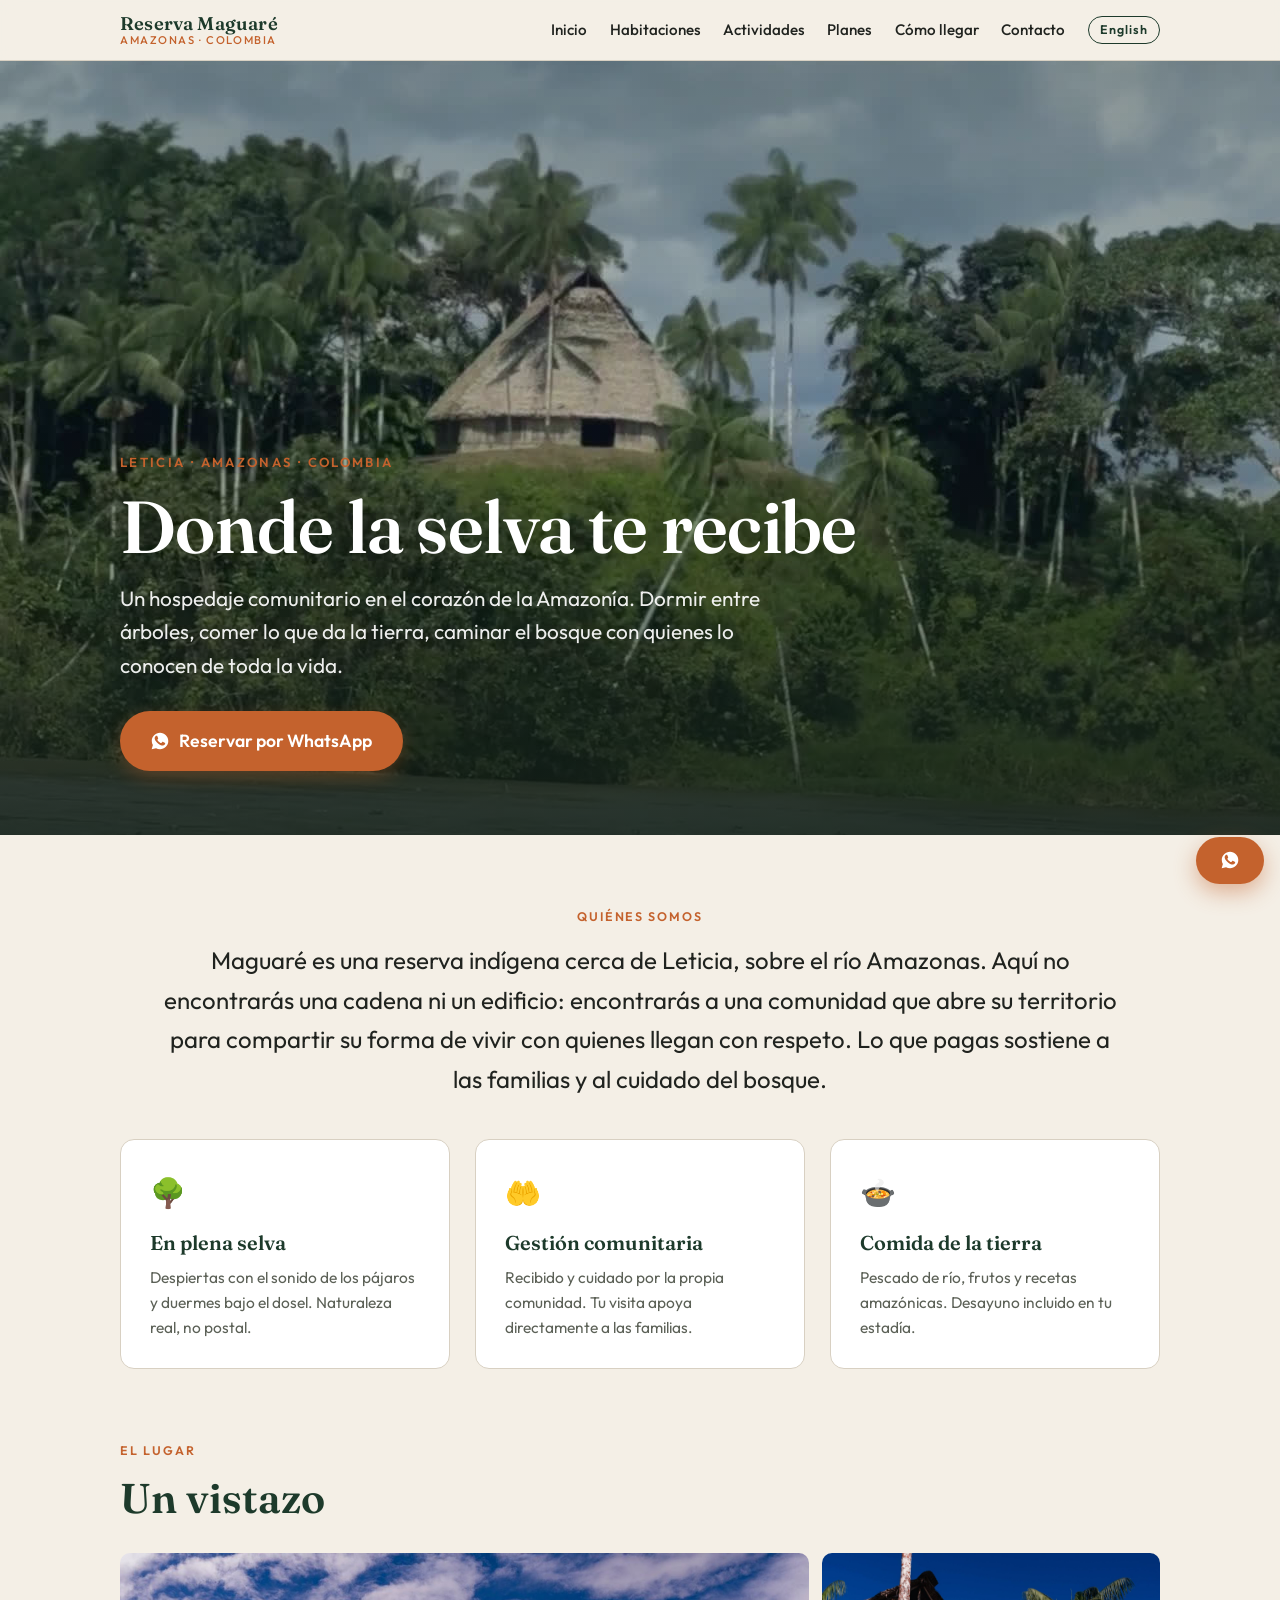
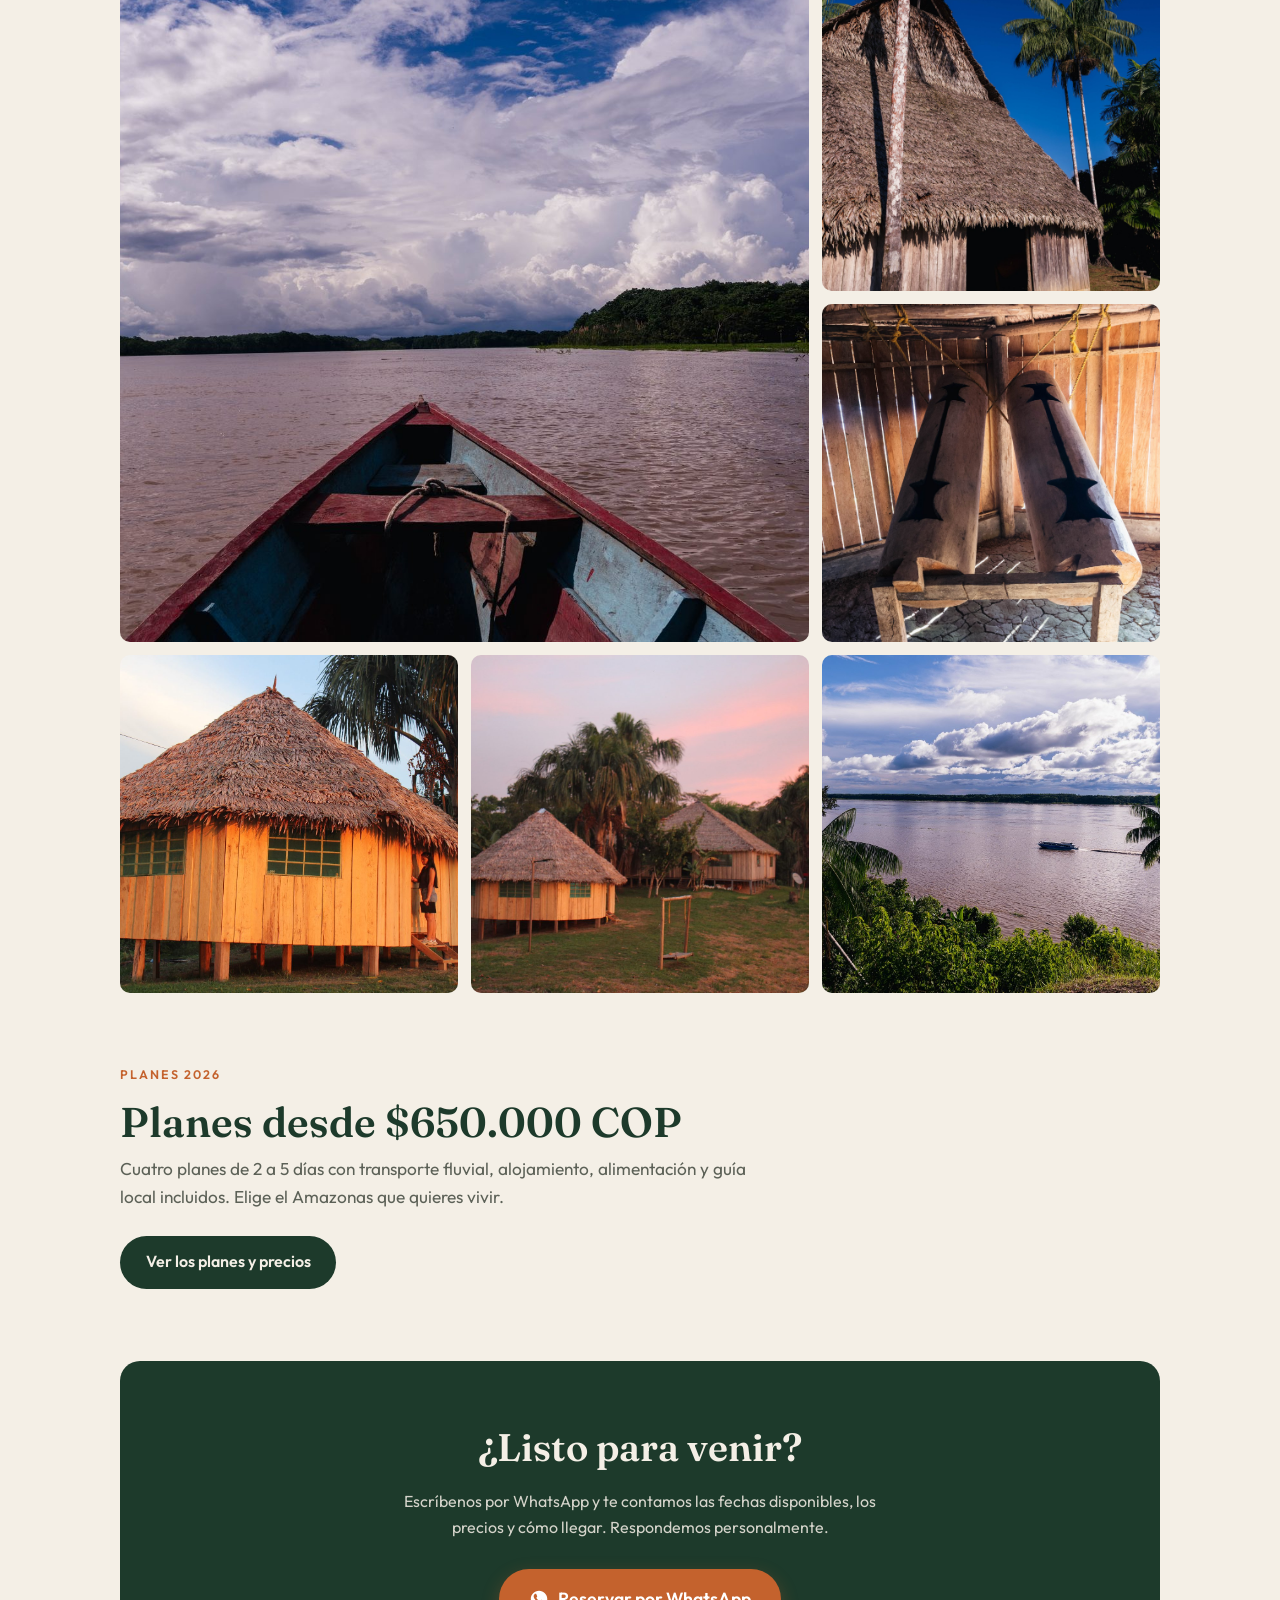
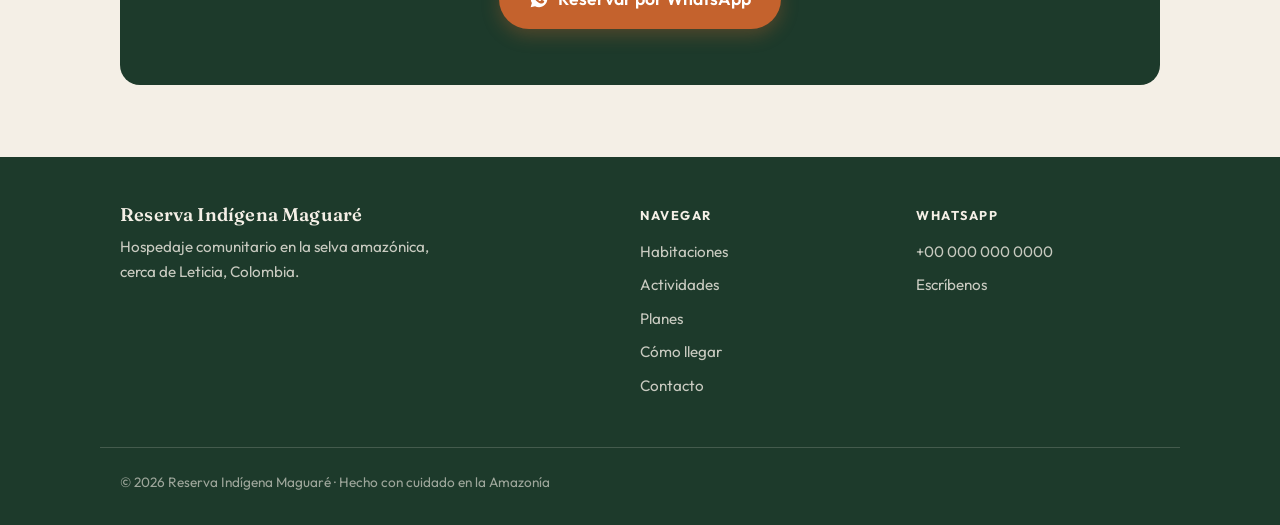
==== commit 23240123: "agregando info de planes" ====
--- a/index.html
+++ b/index.html
@@ -26,6 +26,7 @@
       <li><a href="index.html"><span lang="es">Inicio</span><span lang="en">Home</span></a></li>
       <li><a href="habitaciones.html"><span lang="es">Habitaciones</span><span lang="en">Rooms</span></a></li>
       <li><a href="actividades.html"><span lang="es">Actividades</span><span lang="en">Activities</span></a></li>
+      <li><a href="planes.html"><span lang="es">Planes</span><span lang="en">Packages</span></a></li>
       <li><a href="como-llegar.html"><span lang="es">Cómo llegar</span><span lang="en">Getting here</span></a></li>
       <li><a href="contacto.html"><span lang="es">Contacto</span><span lang="en">Contact</span></a></li>
       <li><button class="idioma" onclick="cambiarIdioma()">English</button></li>
@@ -106,6 +107,21 @@
   </div>
 </section>
 
+<!-- ===== PLANES (VISTA PREVIA) ===== -->
+<section style="padding-top:0;">
+  <div class="envoltura">
+    <p class="eyebrow"><span lang="es">Planes 2026</span><span lang="en">2026 packages</span></p>
+    <h2 class="seccion-titulo"><span lang="es">Planes desde $650.000 COP</span><span lang="en">Packages from $650,000 COP</span></h2>
+    <p class="intro-texto">
+      <span lang="es">Cuatro planes de 2 a 5 días con transporte fluvial, alojamiento, alimentación y guía local incluidos. Elige el Amazonas que quieres vivir.</span>
+      <span lang="en">Four packages from 2 to 5 days with river transport, lodging, meals and a local guide included. Choose the Amazon you want to experience.</span>
+    </p>
+    <p style="margin-top:1.6rem;">
+      <a class="boton" href="planes.html"><span lang="es">Ver los planes y precios</span><span lang="en">See packages &amp; prices</span></a>
+    </p>
+  </div>
+</section>
+
 <!-- ===== FRANJA CTA ===== -->
 <section style="padding-top:0;">
   <div class="envoltura">
@@ -133,6 +149,7 @@
       <ul>
         <li><a href="habitaciones.html"><span lang="es">Habitaciones</span><span lang="en">Rooms</span></a></li>
         <li><a href="actividades.html"><span lang="es">Actividades</span><span lang="en">Activities</span></a></li>
+        <li><a href="planes.html"><span lang="es">Planes</span><span lang="en">Packages</span></a></li>
         <li><a href="como-llegar.html"><span lang="es">Cómo llegar</span><span lang="en">Getting here</span></a></li>
         <li><a href="contacto.html"><span lang="es">Contacto</span><span lang="en">Contact</span></a></li>
       </ul>
--- a/estilo.css
+++ b/estilo.css
@@ -159,6 +159,8 @@
   line-height: 1.65;
   color: var(--ink);
 }
+/* Intro que ocupa todo el ancho de la página */
+.intro-full { max-width: none; font-size: clamp(1.1rem, 1.8vw, 1.35rem); line-height: 1.6; }
 
 /* ---------- Hero ---------- */
 .hero {
@@ -170,7 +172,7 @@
   padding: 0;
   overflow: hidden;
   /* Imagen base (se ve mientras carga el video y si se reduce el movimiento) */
-  background: #14211a url('imagenes/hero-poster.jpg') center 32% / cover;
+  background: #14211a url('imagenes/hero-poster.jpg') center 35% / cover;
 }
 /* Video de fondo del hero: encuadrado para mantener la línea de árboles centrada */
 .hero-video {
@@ -179,7 +181,7 @@
   width: 100%;
   height: 100%;
   object-fit: cover;
-  object-position: center 32%;
+  object-position: center 35%;
   z-index: 0;
 }
 .hero::before {
@@ -265,7 +267,7 @@
 }
 .tarjeta-foto img { transition: transform 0.4s ease; }
 .tarjeta-foto:hover img { transform: scale(1.04); }
-.tarjeta-foto .ver-fotos {
+.tarjeta-foto .ver-fotos, .bloque-foto .ver-fotos {
   position: absolute;
   bottom: 0.7rem;
   right: 0.7rem;
@@ -280,8 +282,23 @@
   border-radius: 999px;
   backdrop-filter: blur(3px);
 }
-.tarjeta-foto .ver-fotos svg { width: 15px; height: 15px; fill: currentColor; }
+.tarjeta-foto .ver-fotos svg, .bloque-foto .ver-fotos svg { width: 15px; height: 15px; fill: currentColor; }
 .tarjeta { overflow: hidden; }
+
+/* Foto clicable dentro de un bloque de actividad */
+.bloque-foto {
+  position: relative;
+  display: block;
+  width: 100%;
+  padding: 0;
+  border: 0;
+  background: none;
+  cursor: pointer;
+  overflow: hidden;
+  border-radius: 14px;
+}
+.bloque-foto img { border-radius: 14px; aspect-ratio: 4/3; object-fit: cover; width: 100%; transition: transform 0.4s ease; }
+.bloque-foto:hover img { transform: scale(1.04); }
 
 /* ---------- Lightbox / galería ---------- */
 .lightbox {
@@ -334,6 +351,74 @@
 .tarjeta .detalle { font-size: 0.85rem; color: var(--clay); font-weight: 600; letter-spacing: 0.04em; margin-bottom: 0.7rem; }
 .tarjeta p { color: var(--muted); font-size: 0.97rem; margin-bottom: 1.2rem; flex: 1; }
 .tarjeta .wa { align-self: flex-start; font-size: 0.92rem; padding: 0.7rem 1.2rem; }
+
+/* ---------- Planes / paquetes ---------- */
+.plan {
+  background: #fff;
+  border: 1px solid var(--line);
+  border-radius: 16px;
+  padding: 2rem 2rem 2.2rem;
+  margin-top: 2.2rem;
+}
+.plan-cabecera { display: flex; justify-content: space-between; align-items: flex-start; gap: 1.5rem; flex-wrap: wrap; }
+.plan-duracion {
+  font-size: 0.78rem;
+  font-weight: 600;
+  letter-spacing: 0.14em;
+  text-transform: uppercase;
+  color: var(--clay);
+  margin-bottom: 0.25rem;
+}
+.plan-nombre { font-family: var(--serif); font-weight: 600; font-size: clamp(1.5rem, 3vw, 1.9rem); color: var(--canopy); line-height: 1.12; }
+.plan-precio-caja { text-align: right; }
+.plan-precio { font-family: var(--serif); font-weight: 600; font-size: 1.6rem; color: var(--canopy); line-height: 1.1; }
+.plan-precio small { font-family: var(--sans); font-weight: 500; font-size: 0.9rem; color: var(--muted); }
+.plan-porpersona { font-size: 0.85rem; color: var(--muted); }
+.xe-enlace { display: inline-block; font-size: 0.82rem; margin-top: 0.3rem; }
+.plan-intro { color: var(--muted); margin-top: 1rem; max-width: 72ch; }
+
+.plan-itinerario { margin-top: 1.5rem; border-top: 1px solid var(--line); }
+.plan-itinerario details { border-bottom: 1px solid var(--line); }
+.plan-itinerario summary { cursor: pointer; padding: 0.8rem 0.2rem; font-weight: 600; color: var(--canopy); }
+.plan-itinerario summary:hover { color: var(--clay-dark); }
+.plan-itinerario ul { list-style: none; padding: 0.2rem 0 1rem; color: var(--muted); font-size: 0.97rem; }
+.plan-itinerario li { position: relative; padding: 0.14rem 0 0.14rem 1.2rem; }
+.plan-itinerario li::before { content: "·"; position: absolute; left: 0.35rem; color: var(--clay); font-weight: 700; }
+
+.plan-incluye { margin-top: 1.5rem; }
+.plan-incluye h3 { font-family: var(--serif); color: var(--canopy); font-size: 1.15rem; font-weight: 600; margin-bottom: 0.5rem; }
+.plan-incluye ul, .lista-si, .lista-no { list-style: none; color: var(--muted); font-size: 0.97rem; }
+.plan-incluye li, .lista-si li, .lista-no li { position: relative; padding: 0.14rem 0 0.14rem 1.6rem; }
+.plan-incluye li::before, .lista-si li::before { content: "✔"; position: absolute; left: 0; color: var(--leaf); font-weight: 600; }
+.lista-no li::before { content: "✘"; position: absolute; left: 0; color: var(--clay-dark); font-weight: 600; }
+.plan .wa { margin-top: 1.7rem; align-self: flex-start; }
+
+.plan-condiciones { display: grid; grid-template-columns: 1fr 1fr; gap: 1.6rem; margin-top: 2.5rem; }
+.condicion { background: var(--sand); border: 1px dashed var(--river); border-radius: 14px; padding: 1.6rem; }
+.condicion h3 { font-family: var(--serif); color: var(--canopy); font-size: 1.15rem; font-weight: 600; margin-bottom: 0.6rem; }
+
+/* Botón sencillo (enlaces internos, p. ej. "Ver los planes") */
+.boton {
+  display: inline-block;
+  background: var(--canopy);
+  color: var(--sand);
+  font-weight: 600;
+  font-size: 1rem;
+  padding: 0.85rem 1.6rem;
+  border-radius: 999px;
+  transition: background 0.15s, transform 0.15s;
+}
+.boton:hover { background: var(--leaf); text-decoration: none; transform: translateY(-2px); color: #fff; }
+
+/* ---------- Mapa ---------- */
+.mapa {
+  margin-top: 2.5rem;
+  border: 1px solid var(--line);
+  border-radius: 16px;
+  overflow: hidden;
+  box-shadow: 0 8px 24px rgba(20, 33, 24, 0.08);
+}
+.mapa iframe { display: block; width: 100%; }
 
 /* ---------- Pasos (cómo reservar / cómo llegar) ---------- */
 .pasos { display: grid; grid-template-columns: repeat(3, 1fr); gap: 1.6rem; margin-top: 2.5rem; counter-reset: paso; }
@@ -395,7 +480,9 @@
   .menu li { width: 100%; }
   .menu a { display: block; padding: 0.7rem 0; width: 100%; }
 
-  .destacados, .pasos, .tarjetas, .galeria { grid-template-columns: 1fr; }
+  .destacados, .pasos, .tarjetas, .galeria, .plan-condiciones { grid-template-columns: 1fr; }
+  .plan { padding: 1.5rem 1.25rem 1.8rem; }
+  .plan-precio-caja { text-align: left; }
   .galeria a:nth-child(1) { grid-column: span 1; }
   .bloque { grid-template-columns: 1fr; gap: 1.4rem; }
   .bloque.invertido .texto { order: 0; }
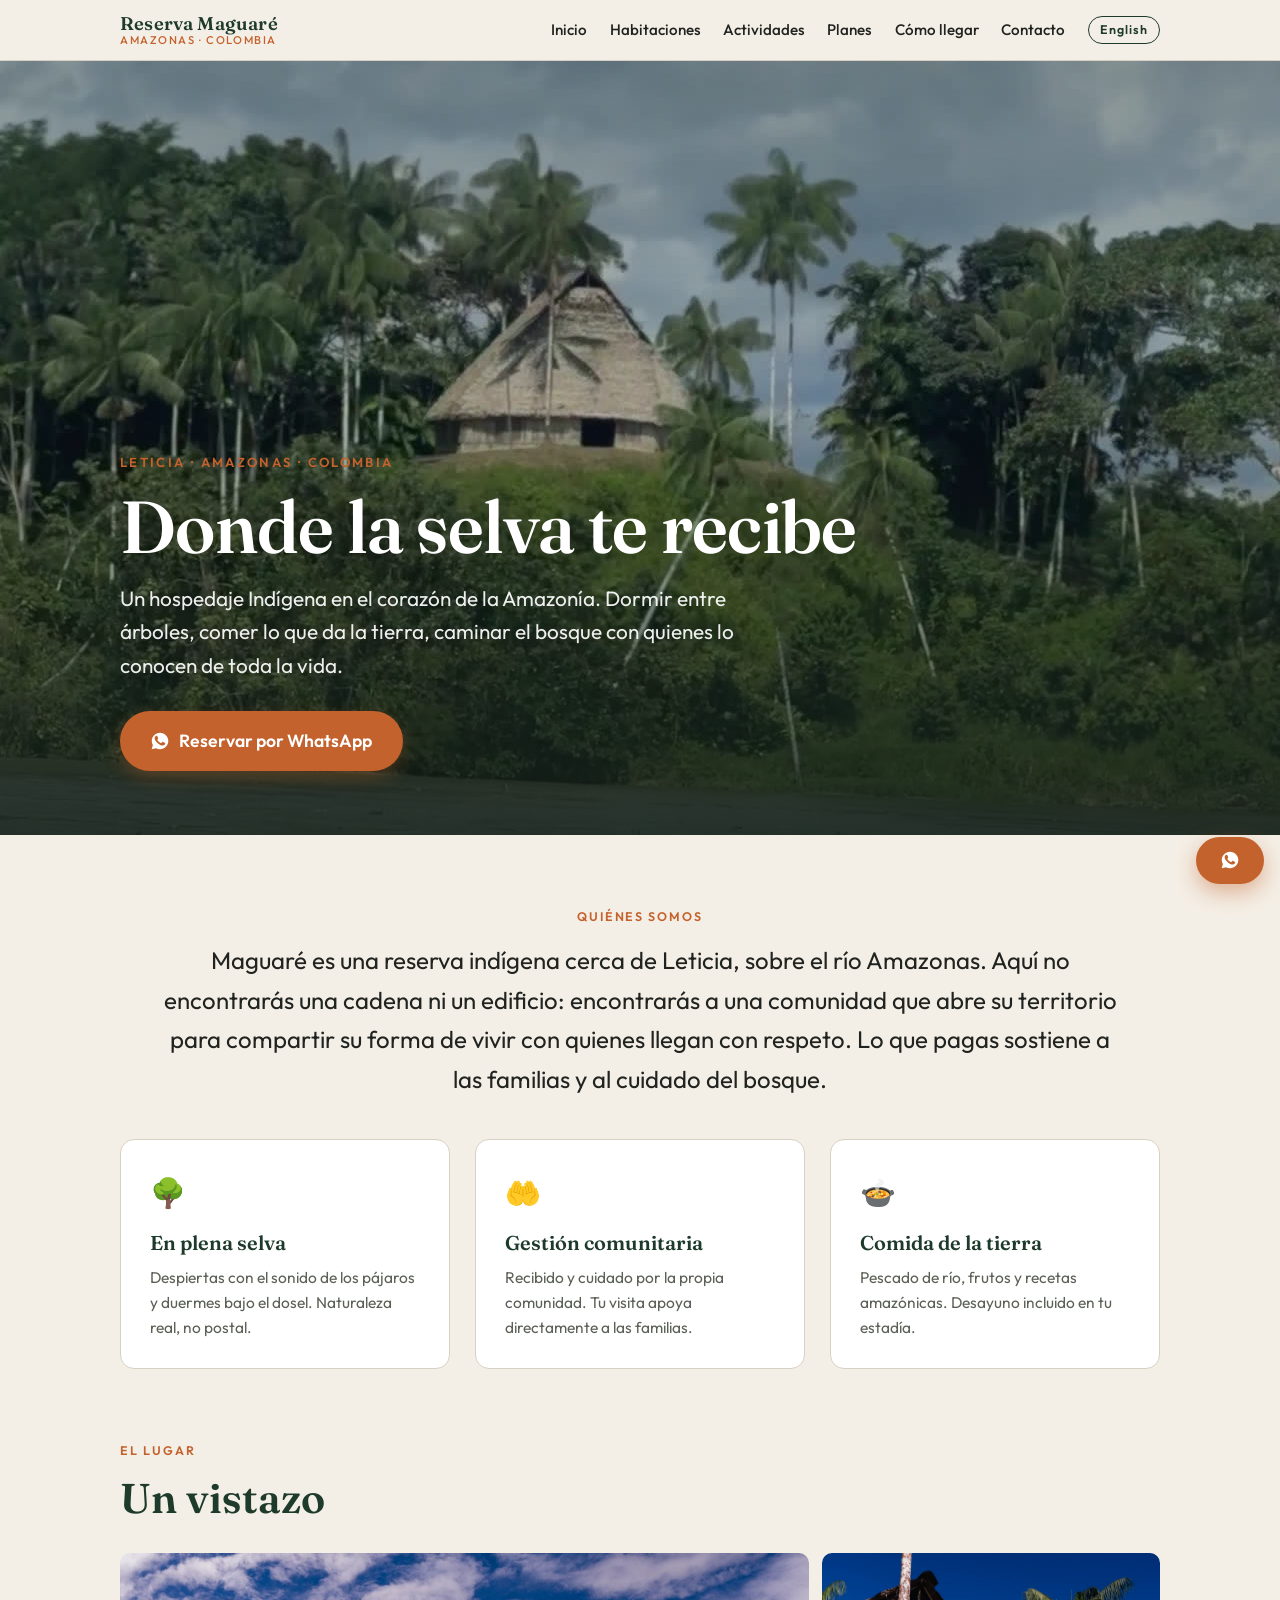
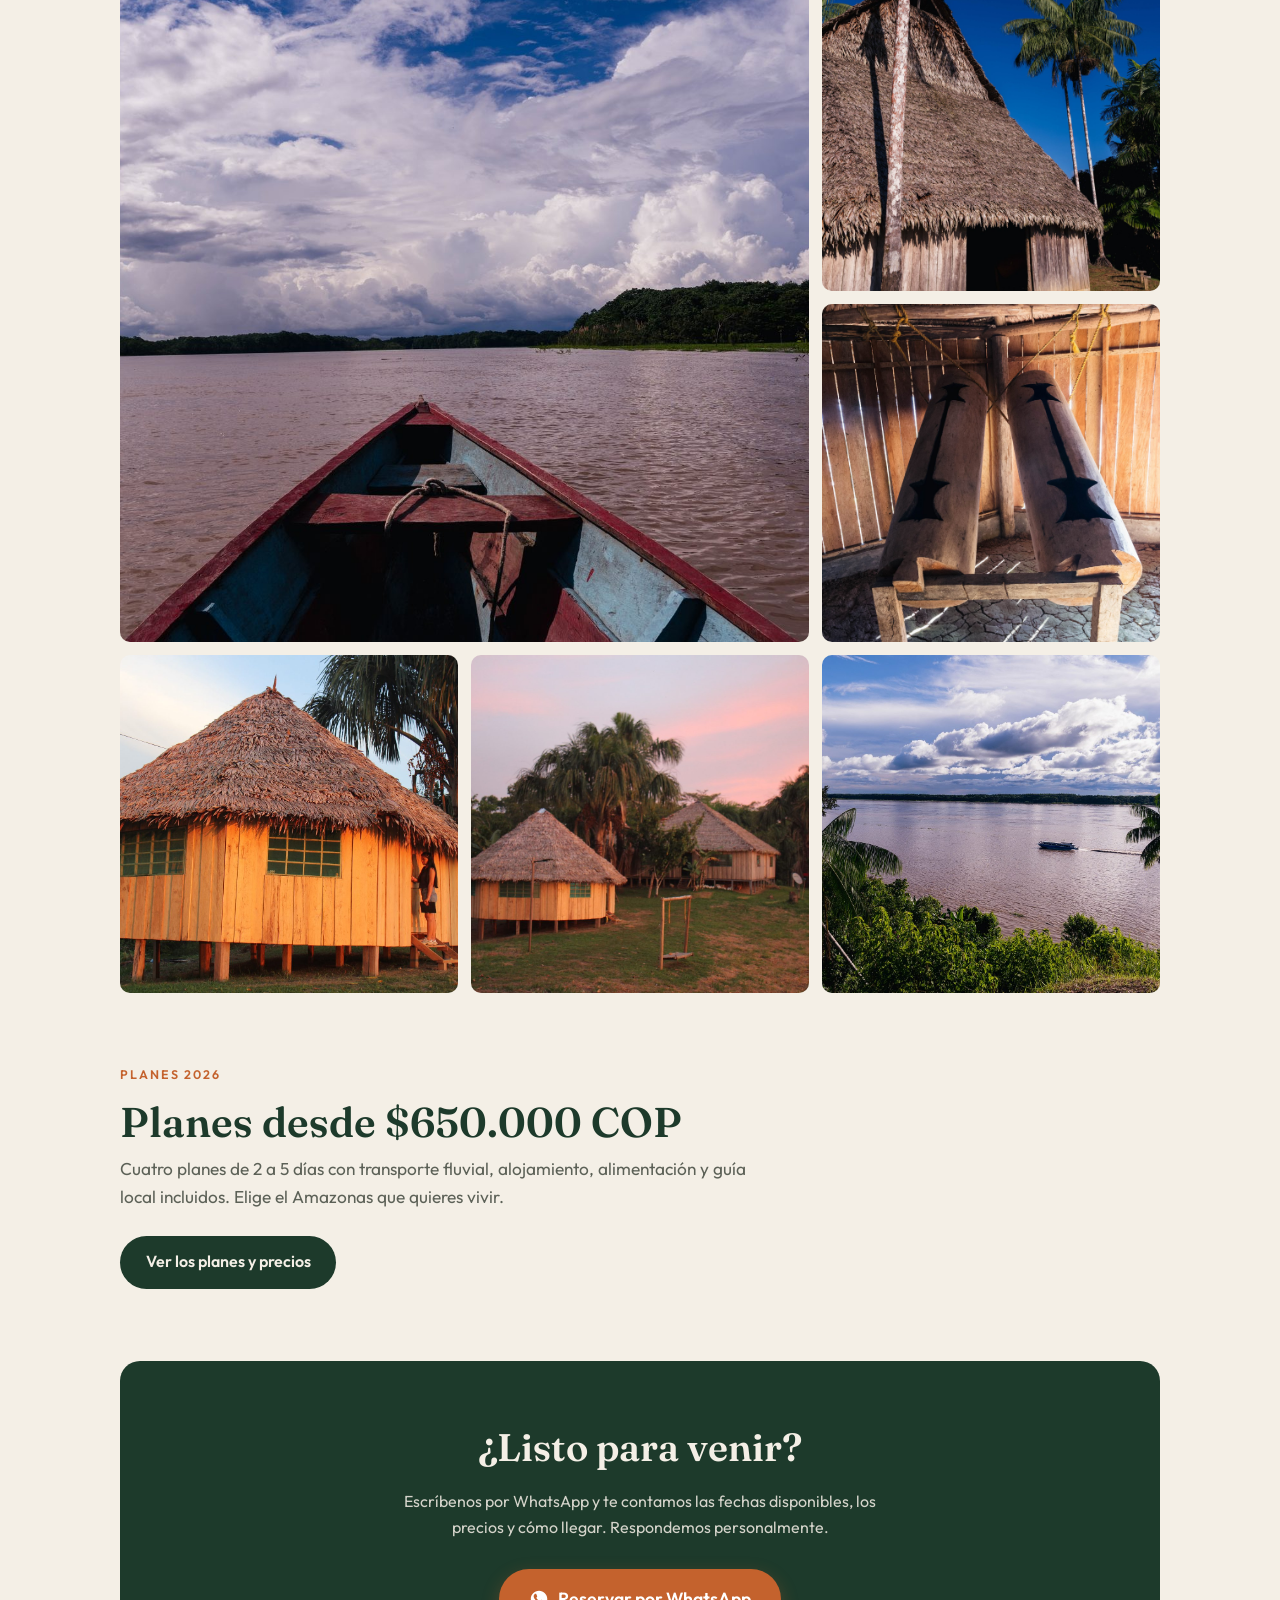
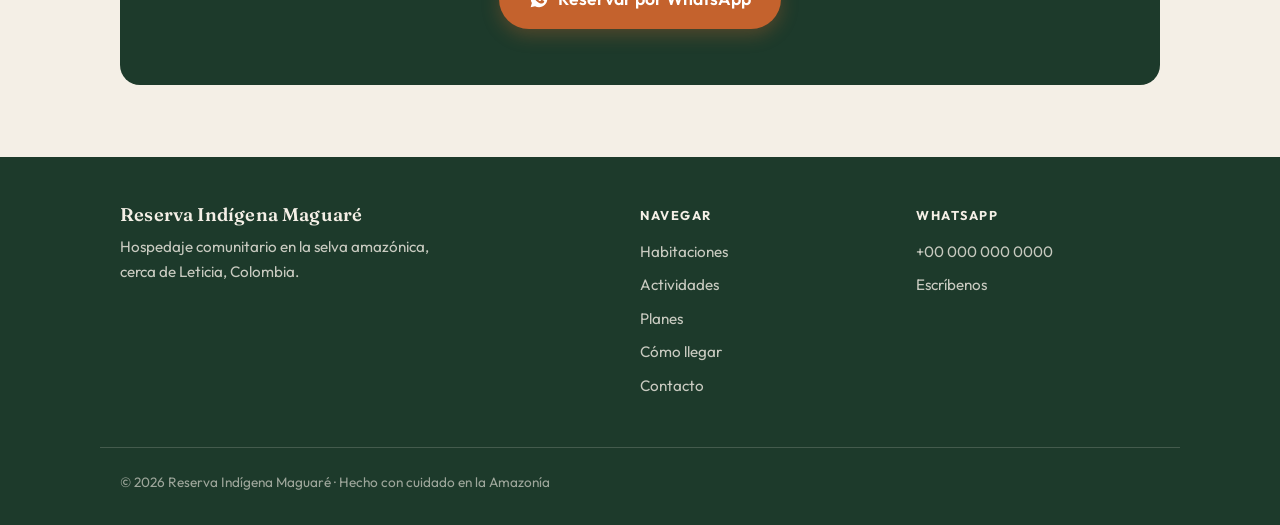
==== commit afc26b3a: "editando texto y descripciones" ====
--- a/index.html
+++ b/index.html
@@ -49,8 +49,8 @@
       <span lang="en">Where the rainforest welcomes you</span>
     </h1>
     <p>
-      <span lang="es">Un hospedaje comunitario en el corazón de la Amazonía. Dormir entre árboles, comer lo que da la tierra, caminar el bosque con quienes lo conocen de toda la vida.</span>
-      <span lang="en">A community-run guesthouse in the heart of the Amazon. Sleep among the trees, eat what the land gives, walk the forest with those who have known it all their lives.</span>
+      <span lang="es">Un hospedaje Indígena en el corazón de la Amazonía. Dormir entre árboles, comer lo que da la tierra, caminar el bosque con quienes lo conocen de toda la vida.</span>
+      <span lang="en">An Indigenous guesthouse in the heart of the Amazon. Sleep among the trees, eat what the land gives, walk the forest with those who have known it all their lives.</span>
     </p>
     <div class="acciones">
       <a class="wa wa-grande" href="https://wa.me/000000000000?text=Hola%2C%20quiero%20saber%20m%C3%A1s%20sobre%20la%20Reserva%20Magua%C3%A9" target="_blank" rel="noopener">
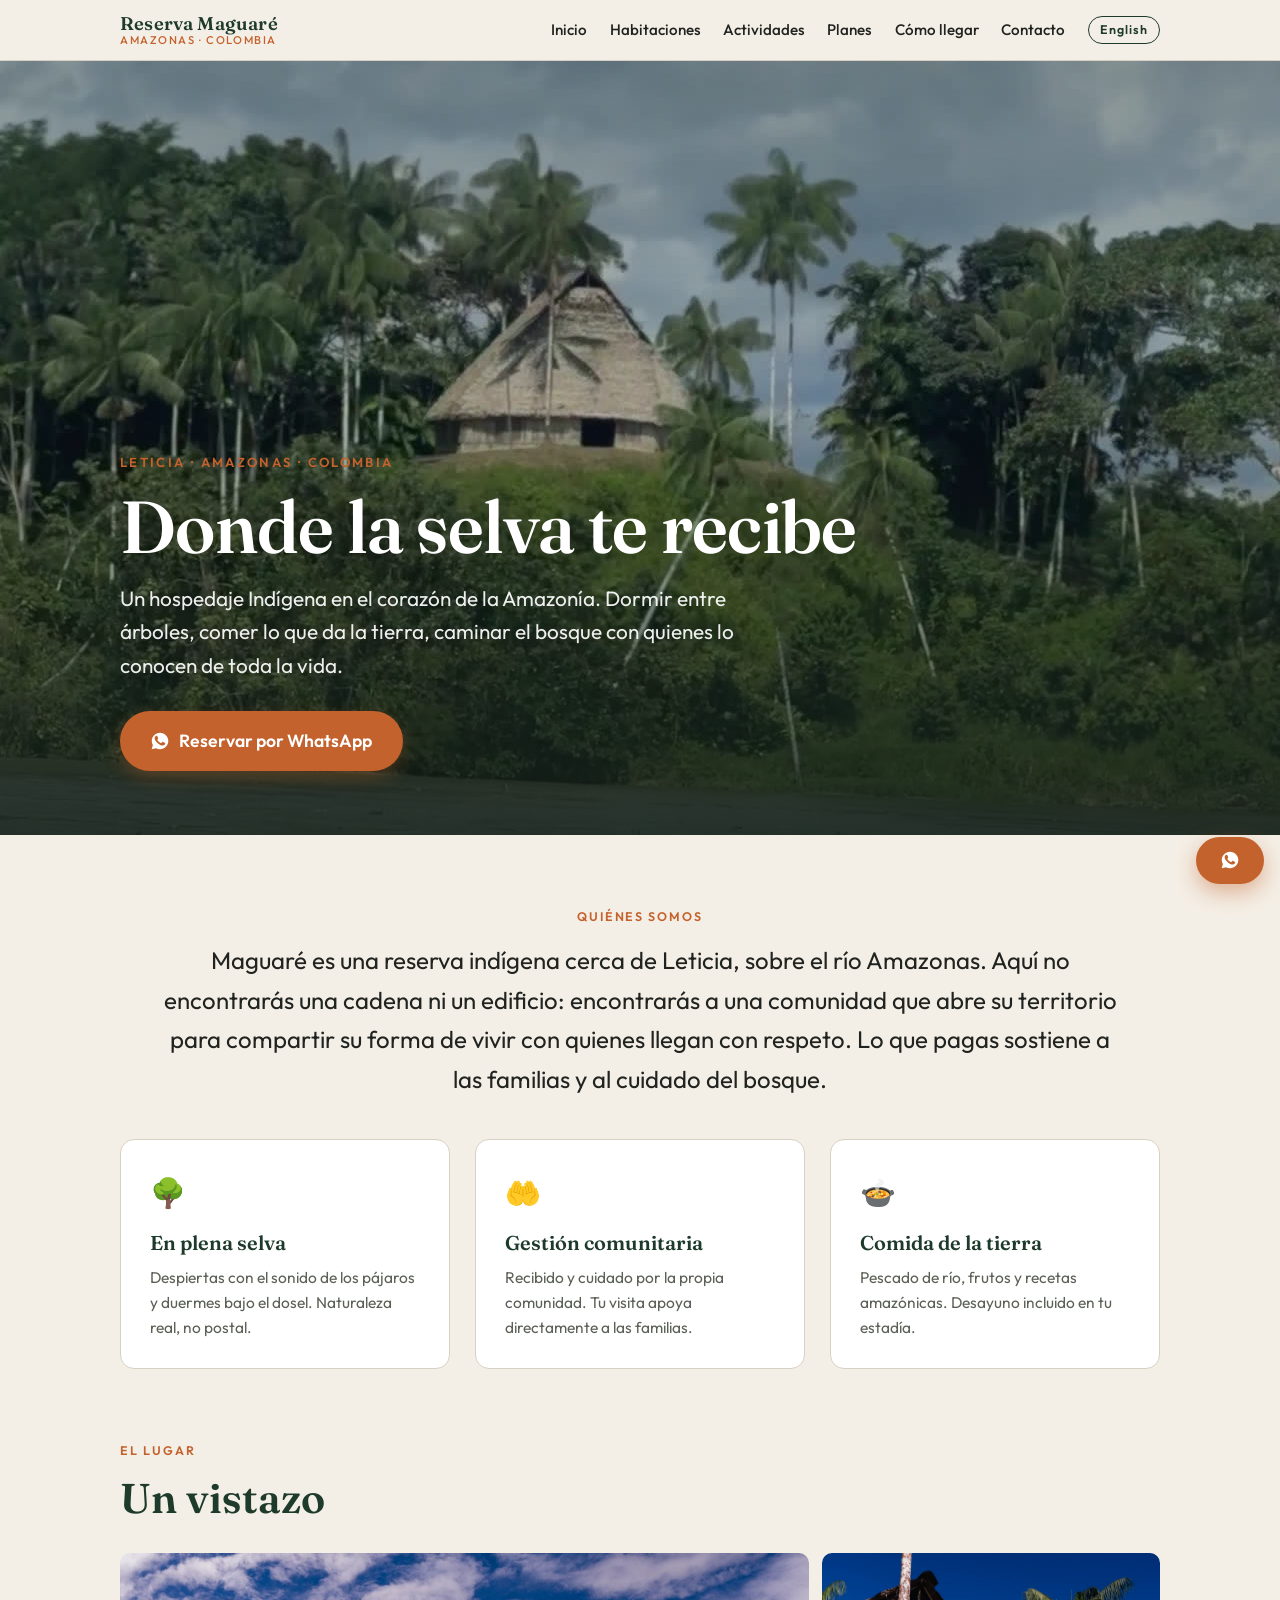
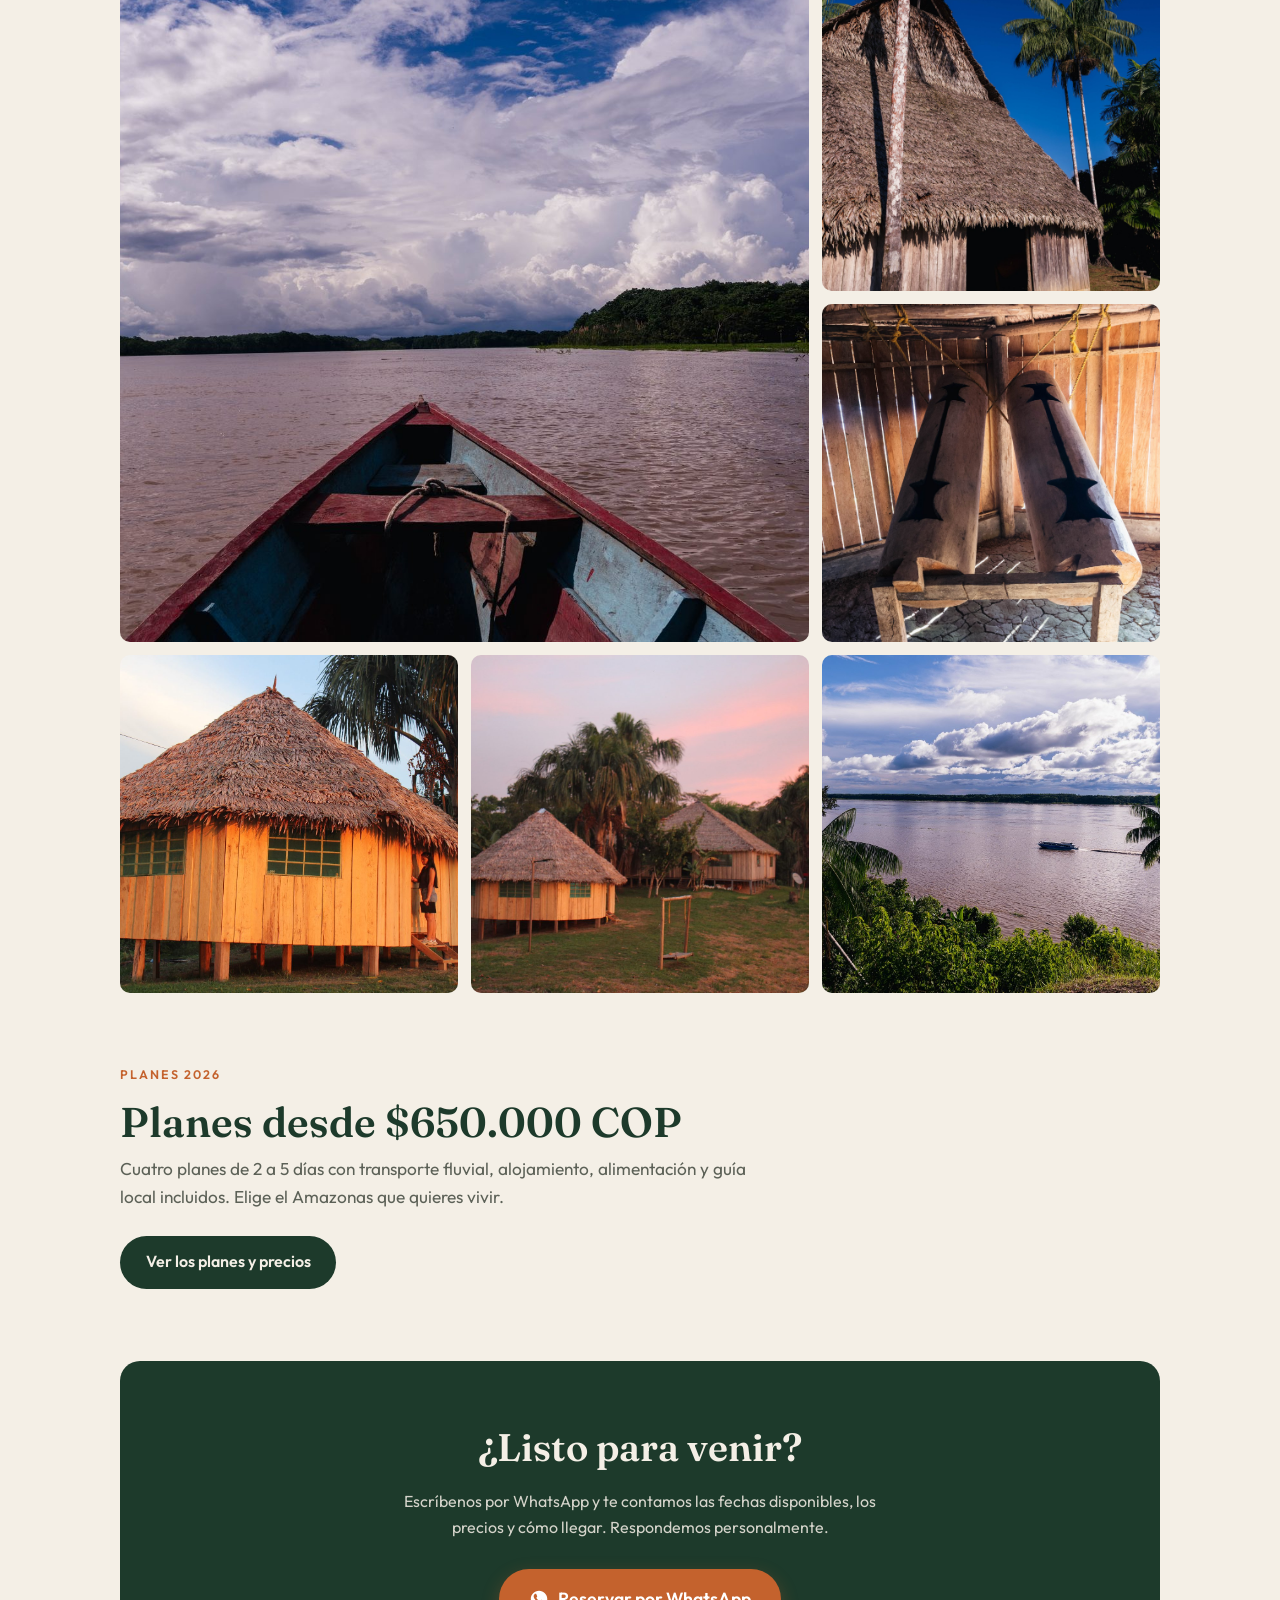
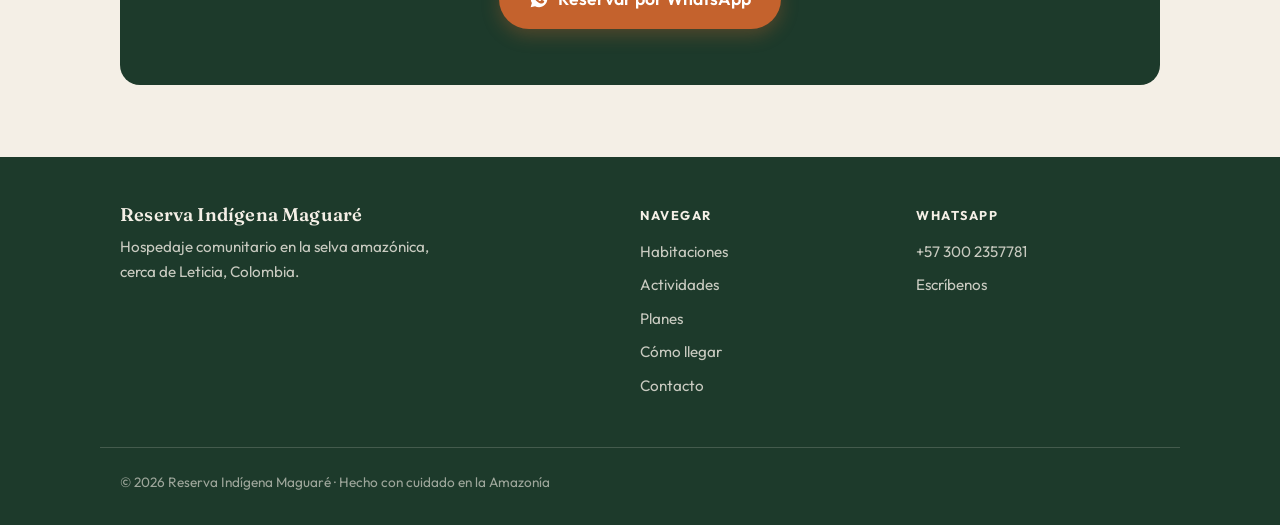
==== commit 1be2caa0: "whatsapp links" ====
--- a/index.html
+++ b/index.html
@@ -53,7 +53,7 @@
       <span lang="en">An Indigenous guesthouse in the heart of the Amazon. Sleep among the trees, eat what the land gives, walk the forest with those who have known it all their lives.</span>
     </p>
     <div class="acciones">
-      <a class="wa wa-grande" href="https://wa.me/000000000000?text=Hola%2C%20quiero%20saber%20m%C3%A1s%20sobre%20la%20Reserva%20Magua%C3%A9" target="_blank" rel="noopener">
+      <a class="wa wa-grande" href="https://wa.me/573002357781?text=Hola%2C%20quiero%20saber%20m%C3%A1s%20sobre%20la%20Reserva%20Maguar%C3%A9" target="_blank" rel="noopener">
         <svg viewBox="0 0 24 24"><path d="M12.04 2c-5.46 0-9.91 4.45-9.91 9.91 0 1.75.46 3.45 1.32 4.95L2 22l5.25-1.38c1.45.79 3.08 1.21 4.79 1.21 5.46 0 9.91-4.45 9.91-9.91S17.5 2 12.04 2zm5.8 14.01c-.25.7-1.44 1.33-1.99 1.41-.53.08-1.2.11-1.94-.12-.45-.14-1.02-.33-1.76-.65-3.1-1.34-5.13-4.46-5.28-4.67-.16-.21-1.27-1.69-1.27-3.23s.81-2.29 1.09-2.6c.29-.31.63-.39.84-.39.21 0 .42 0 .6.01.19.01.45-.07.7.54.25.61.86 2.11.94 2.26.08.16.13.34.03.55-.1.21-.15.34-.3.52-.15.18-.32.4-.45.54-.15.15-.31.31-.13.61.18.31.79 1.3 1.69 2.11 1.16 1.04 2.14 1.36 2.45 1.51.31.16.49.13.67-.08.18-.21.77-.9.98-1.21.21-.31.41-.26.7-.16.29.11 1.84.87 2.15 1.03.31.15.52.23.6.36.07.13.07.76-.18 1.46z"/></svg>
         <span lang="es">Reservar por WhatsApp</span>
         <span lang="en">Book on WhatsApp</span>
@@ -128,7 +128,7 @@
     <div class="franja">
       <h2><span lang="es">¿Listo para venir?</span><span lang="en">Ready to come?</span></h2>
       <p><span lang="es">Escríbenos por WhatsApp y te contamos las fechas disponibles, los precios y cómo llegar. Respondemos personalmente.</span><span lang="en">Message us on WhatsApp and we'll share availability, prices and how to get here. We reply personally.</span></p>
-      <a class="wa wa-grande" href="https://wa.me/000000000000?text=Hola%2C%20quiero%20reservar%20en%20la%20Reserva%20Magua%C3%A9" target="_blank" rel="noopener">
+      <a class="wa wa-grande" href="https://wa.me/573002357781?text=Hola%2C%20quiero%20reservar%20en%20la%20Reserva%20Maguar%C3%A9" target="_blank" rel="noopener">
         <svg viewBox="0 0 24 24"><path d="M12.04 2c-5.46 0-9.91 4.45-9.91 9.91 0 1.75.46 3.45 1.32 4.95L2 22l5.25-1.38c1.45.79 3.08 1.21 4.79 1.21 5.46 0 9.91-4.45 9.91-9.91S17.5 2 12.04 2zm5.8 14.01c-.25.7-1.44 1.33-1.99 1.41-.53.08-1.2.11-1.94-.12-.45-.14-1.02-.33-1.76-.65-3.1-1.34-5.13-4.46-5.28-4.67-.16-.21-1.27-1.69-1.27-3.23s.81-2.29 1.09-2.6c.29-.31.63-.39.84-.39.21 0 .42 0 .6.01.19.01.45-.07.7.54.25.61.86 2.11.94 2.26.08.16.13.34.03.55-.1.21-.15.34-.3.52-.15.18-.32.4-.45.54-.15.15-.31.31-.13.61.18.31.79 1.3 1.69 2.11 1.16 1.04 2.14 1.36 2.45 1.51.31.16.49.13.67-.08.18-.21.77-.9.98-1.21.21-.31.41-.26.7-.16.29.11 1.84.87 2.15 1.03.31.15.52.23.6.36.07.13.07.76-.18 1.46z"/></svg>
         <span lang="es">Reservar por WhatsApp</span>
         <span lang="en">Book on WhatsApp</span>
@@ -157,7 +157,7 @@
     <div>
       <h4>WhatsApp</h4>
       <ul>
-        <li><a href="https://wa.me/000000000000" target="_blank" rel="noopener">+00 000 000 0000</a></li>
+        <li><a href="https://wa.me/573002357781" target="_blank" rel="noopener">+57 300 2357781</a></li>
         <li><a href="contacto.html"><span lang="es">Escríbenos</span><span lang="en">Message us</span></a></li>
       </ul>
     </div>
@@ -168,7 +168,7 @@
 </footer>
 
 <!-- Botón flotante de WhatsApp (solo se nota en móvil) -->
-<a class="wa wa-flotante" href="https://wa.me/000000000000?text=Hola%2C%20quiero%20reservar%20en%20la%20Reserva%20Magua%C3%A9" target="_blank" rel="noopener" aria-label="WhatsApp">
+<a class="wa wa-flotante" href="https://wa.me/573002357781?text=Hola%2C%20quiero%20reservar%20en%20la%20Reserva%20Maguar%C3%A9" target="_blank" rel="noopener" aria-label="WhatsApp">
   <svg viewBox="0 0 24 24"><path d="M12.04 2c-5.46 0-9.91 4.45-9.91 9.91 0 1.75.46 3.45 1.32 4.95L2 22l5.25-1.38c1.45.79 3.08 1.21 4.79 1.21 5.46 0 9.91-4.45 9.91-9.91S17.5 2 12.04 2zm5.8 14.01c-.25.7-1.44 1.33-1.99 1.41-.53.08-1.2.11-1.94-.12-.45-.14-1.02-.33-1.76-.65-3.1-1.34-5.13-4.46-5.28-4.67-.16-.21-1.27-1.69-1.27-3.23s.81-2.29 1.09-2.6c.29-.31.63-.39.84-.39.21 0 .42 0 .6.01.19.01.45-.07.7.54.25.61.86 2.11.94 2.26.08.16.13.34.03.55-.1.21-.15.34-.3.52-.15.18-.32.4-.45.54-.15.15-.31.31-.13.61.18.31.79 1.3 1.69 2.11 1.16 1.04 2.14 1.36 2.45 1.51.31.16.49.13.67-.08.18-.21.77-.9.98-1.21.21-.31.41-.26.7-.16.29.11 1.84.87 2.15 1.03.31.15.52.23.6.36.07.13.07.76-.18 1.46z"/></svg>
 </a>
 
